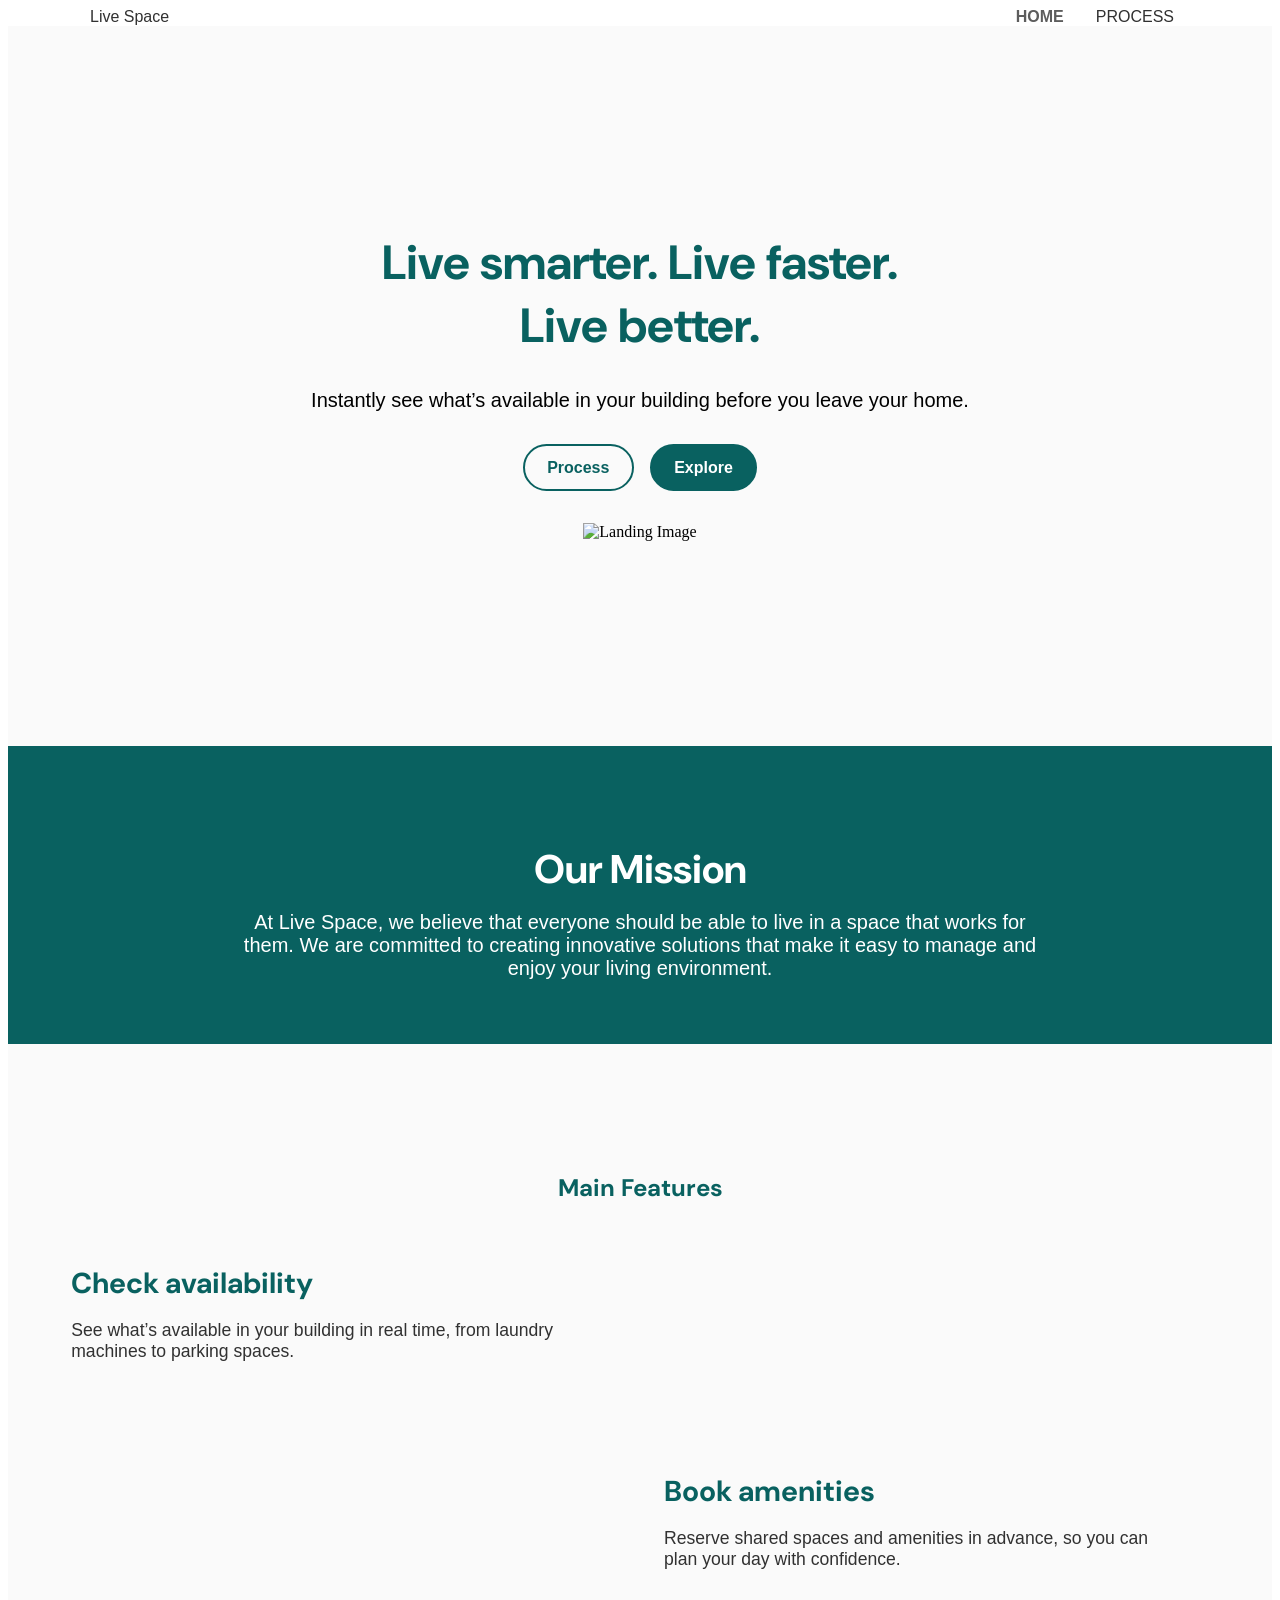
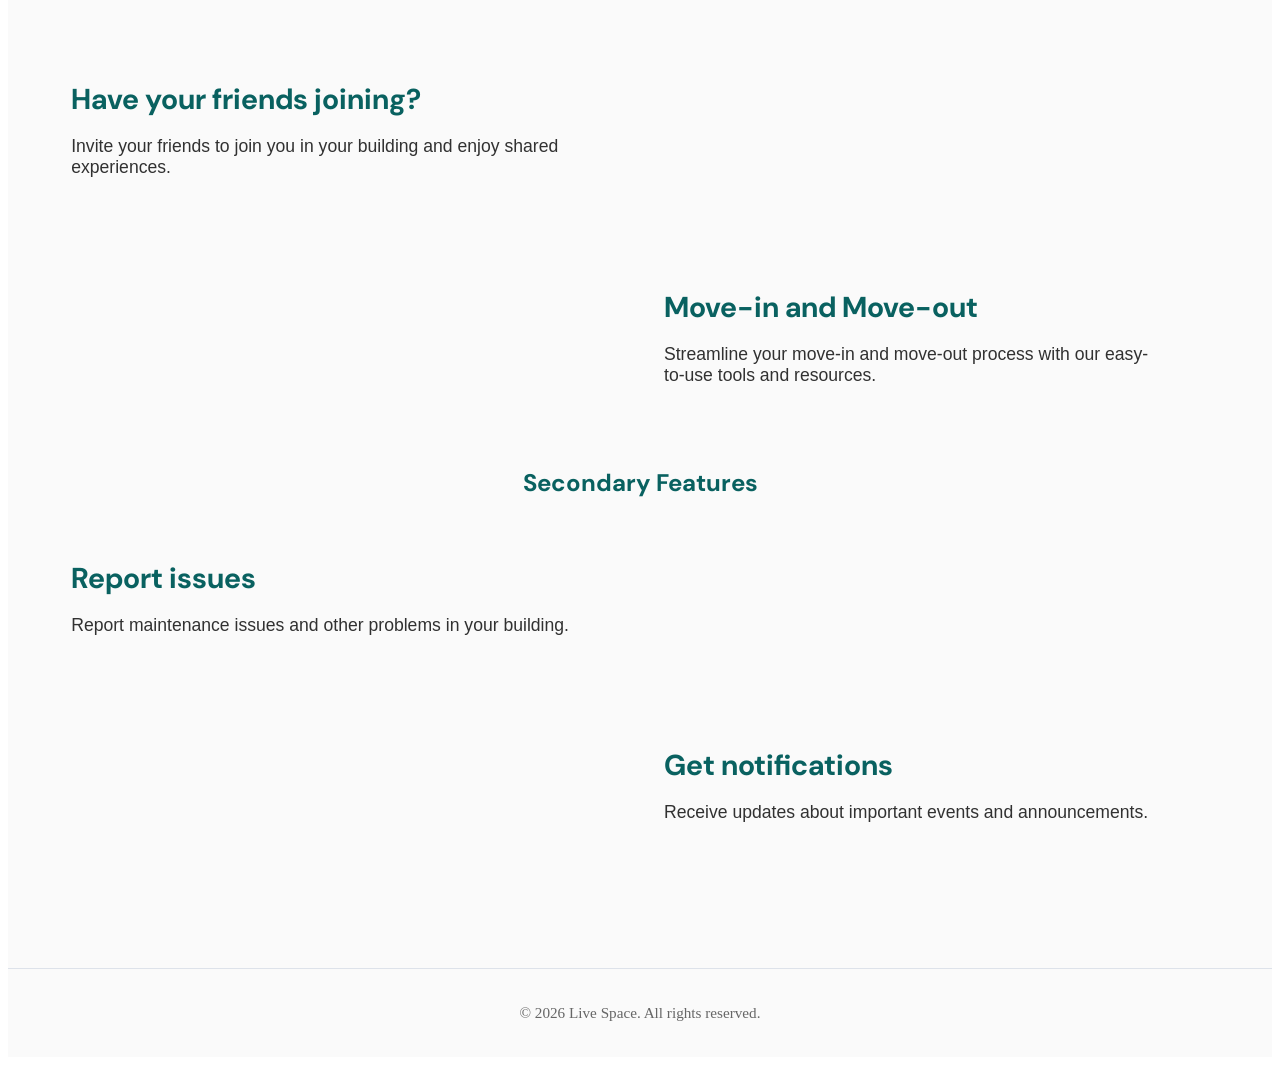
==== index.html @ cccefecb "Update landing paragraph text for clarity" ====
<!DOCTYPE html>
<html lang="en">
<!-- //*next time I should make the max width of the feature smaller*// -->
<head>
    <meta charset="UTF-8">
    <meta name="viewport" content="width=device-width, initial-scale=1.0">
    <title>Live Space</title>
    <link rel="stylesheet" href="index-home.css">
</head>

<body>
    <header class = "site-header">
        <div class = "containerHeader nav-wrap">
            <a class="brandName" href="index.html">Live Space</a>
            <nav aria-label="Main navigation">
                <ul class = "nav-list">
                    <li><a class= "active" href="index.html">HOME</a></li>
                    <li><a href ="process.html">PROCESS</a></li>
                </ul>
            </nav>
        </div>
    </header>

    <main>
        <section class = "landing">
            <div class = "textLanding">
                <h1>Live smarter. Live faster. Live better. </h1>
                <p>Instantly see what’s available in your building before you leave your home.</p>
                
                <div class="landingButtons">
                    <a href="process.html" class="btn btn-secondary">Process</a>
                    <a href="#features" class="btn">Explore</a>
                </div>  

                <img src="images/landing.png" alt="Landing Image">
            </div>
        </section>

        <section class = "missionStatement">
            <h2>Our Mission</h2>
            <p>At Live Space, we believe that everyone should be able to live in a space that works for them. We are committed to creating innovative solutions that make it easy to manage and enjoy your living environment.</p>
        </section>

        <section class="features" id="features">
            <h2>Main Features</h2>

            <div class="featureItem">
                <div class="text">
                    <h3>Check availability</h3>
                    <p>See what’s available in your building in real time, from laundry machines to parking spaces.</p>
                </div>
                <div class = "imageContainer">
                    <img src="images/checkAvailability.png" alt="">
                </div>
                
            </div>

            <div class="featureItem reverse">
                <div class="text">
                    <h3>Book amenities</h3>
                    <p>Reserve shared spaces and amenities in advance, so you can plan your day with confidence.</p>
                </div>
                <div class = "imageContainer">
                    <img src="images/checkAvailability.png" alt="">
                </div>
            </div>

            <div class="featureItem">
                <div class="text">
                    <h3>Have your friends joining?</h3>
                    <p>Invite your friends to join you in your building and enjoy shared experiences.</p>
                </div>
                <div class = "imageContainer">
                    <img src="images/checkAvailability.png" alt="">
                </div>
            </div>

            <div class="featureItem reverse">
                <div class="text">
                    <h3>Move-in and Move-out</h3>
                    <p>Streamline your move-in and move-out process with our easy-to-use tools and resources.</p>
                </div>
                <div class = "imageContainer">
                    <img src="images/checkAvailability.png" alt="">
                </div>
            </div>

            <h2>Secondary Features</h2>

            <div class="featureItem">
                <div class="text">
                    <h3>Report issues</h3>
                    <p>Report maintenance issues and other problems in your building.</p>
                </div>
                <div class = "imageContainer">
                    <img src="images/checkAvailability.png" alt="">
                </div>
            </div>

            <div class="featureItem reverse">
                <div class="text">
                    <h3>Get notifications</h3>
                    <p>Receive updates about important events and announcements.</p>
                </div>
                <div class = "imageContainer">
                    <img src="images/getNotifications.png" alt="">
                </div>
            </div>
        </section>
    </main>

    <footer class = "site-footer">
        <div class = "containerFooter">
            <p>&copy; 2026 Live Space. All rights reserved.</p>
        </div>
    </footer>

</body>

</html>
---- index-home.css ----
@import url('https://fonts.googleapis.com/css2?family=DM+Sans:wght@400;700&display=swap');

html {
    scroll-behavior: smooth;
}

:root {
    --line: #dde2ea;
    --textHightLight: #5d5d5d;
    --muted: #666;
    --text: #313131;
    --fontBig: 'DM Sans', sans-serif;
    --fontNormalText: 'Helvetica', sans-serif;
    --textColorGreen: #096160;
    --backgroundColor: #FAFAFA;
}

/********************Header Section*****************/

.site-header {
    backdrop-filter: blur(6px);
    position:sticky;
    top:8px;
    z-index: 1000;
}

.containerHeader {
    max-width: 1100px;   
    margin: 0 auto;     
    width: 100%;
}

.nav-wrap {
    display: flex;
    padding: 0 2rem;
    gap: 1rem;
    justify-content: space-between;
    align-items: center;
}

.brandName {
    color: var(--text);
    text-decoration:none;
    font-family: var(--fontNormalText);
}

.nav-list {
    margin: 0;
    padding:0;
    list-style: none;
    display: flex;
    gap: 1 rem;
}

.nav-list li a {
    color: var(--text);
    text-decoration: none;
    padding: 0.5rem 1rem;
    font-family: var(--fontNormalText);
}

.nav-list a.active {
    color: var(--textHightLight);
    font-weight: 700;
}

.nav-list a:hover {
    color: var(--textHightLight);
}

/********************Main Section*****************/
main {
    background-color: var(--backgroundColor);
}

.landing {
    display: flex;
    justify-content: center;
    align-items: center;
    height: 80vh;
}

.textLanding {
    text-align: center;
    align-items: center;
}

.textLanding h1 {
    font-size: 3rem;
    font-family: var(--fontBig);
    margin-bottom: 1rem;
    max-width: 600px;
    color: var(--textColorGreen);
    margin: 0 auto;
    margin-bottom: 2rem;
}

.textLanding p {
    font-family: var(--fontNormalText);
    font-size: 1.25rem;
    margin-bottom: 2rem;
    max-width: 800px;
    margin: 0 auto;
}

.textLanding img {
    max-width: 100%;
    height: auto;
    margin-top: 2rem;
}

.landingButtons {
    display: flex;
    justify-content: center;
    gap: 1rem;
    margin-top: 2rem;
    flex-wrap: wrap;
}

.btn {
    display: inline-block;
    padding: 0.8rem 1.4rem;
    border-radius: 999px;
    text-decoration: none;
    font-family: var(--fontNormalText);
    font-weight: 700;
    border: 2px solid var(--textColorGreen);
    background-color: var(--textColorGreen);
    color: #ffffff;
    transition: background-color 0.2s ease, color 0.2s ease, transform 0.2s ease;
}

.btn:hover {
    transform: translateY(-2px);
}

.btn-secondary {
    background-color: transparent;
    color: var(--textColorGreen);
}

.btn-secondary:hover {
    background-color: var(--textColorGreen);
    color: #ffffff;
}

.btn:focus-visible {
    outline: 3px solid var(--textHightLight);
    outline-offset: 2px;
}

/* ******************************** */

.missionStatement {
    padding: 4rem 5%;
    text-align: center;
    background-color: #096160;
}
.missionStatement h2 {
    text-align: center;
    font-size: 2.5rem;
    font-family: var(--fontBig);
    color: white;
    margin-bottom: 1rem;
}
.missionStatement p {
    font-size: 1.25rem;
    max-width: 800px;
    margin: 0 auto;
    font-family: var(--fontNormalText);
    color: white;
}

/********************Features Section*****************/

.features {
    padding: 4rem 5%;
}

.features h2 {
    text-align: center;
    margin: 4rem 0 2rem;
    font-family: var(--fontBig);
    color: var(--textColorGreen);
}

.featureItem {
    display: flex;
    align-items: center;
    justify-content: space-between;
    gap: 3rem;
    margin-bottom: 4rem;
}

.featureItem.reverse {
    flex-direction: row-reverse;
}

.featureItem .text {
    flex: 1;
}

.featureItem h3 {
    font-size: 1.8rem;
    margin-bottom: 1rem;
    font-family: var(--fontBig);
    color: var(--textColorGreen);
}

.featureItem p {
    font-size: 1.1rem;
    max-width: 500px;
    font-family: var(--fontNormalText);
    color: var(--text);
}

.imageContainer {
    flex: 1;
    display: flex;
    gap: 1rem;
    align-items: center;
    justify-content: center;
}

.imageContainer img {
    width: 100%;
    max-width: 100%;
    height: auto;
    object-fit: cover;
}

/* If there are 2 images → split nicely */
.imageContainer img {
    flex: 1;
}

/********************Footer Section*****************/

footer {
    background-color: var(--backgroundColor);
}

.containerFooter {
    display: flex;
    justify-content: center;
}

.containerFooter p {
    color: var(--muted);
    font-size: 0.95rem;
}

.site-footer {
    border-top: 1px solid var(--line);
    padding: 1.25rem 0;
    color: var(--muted);
    font-size: 0.95rem;
}

@media (max-width: 760px) {
    .nav-wrap {
        flex-direction: column;
        align-items: flex-start;
    }

    .grid-3 {
        grid-template-columns: 1fr;
    }
}
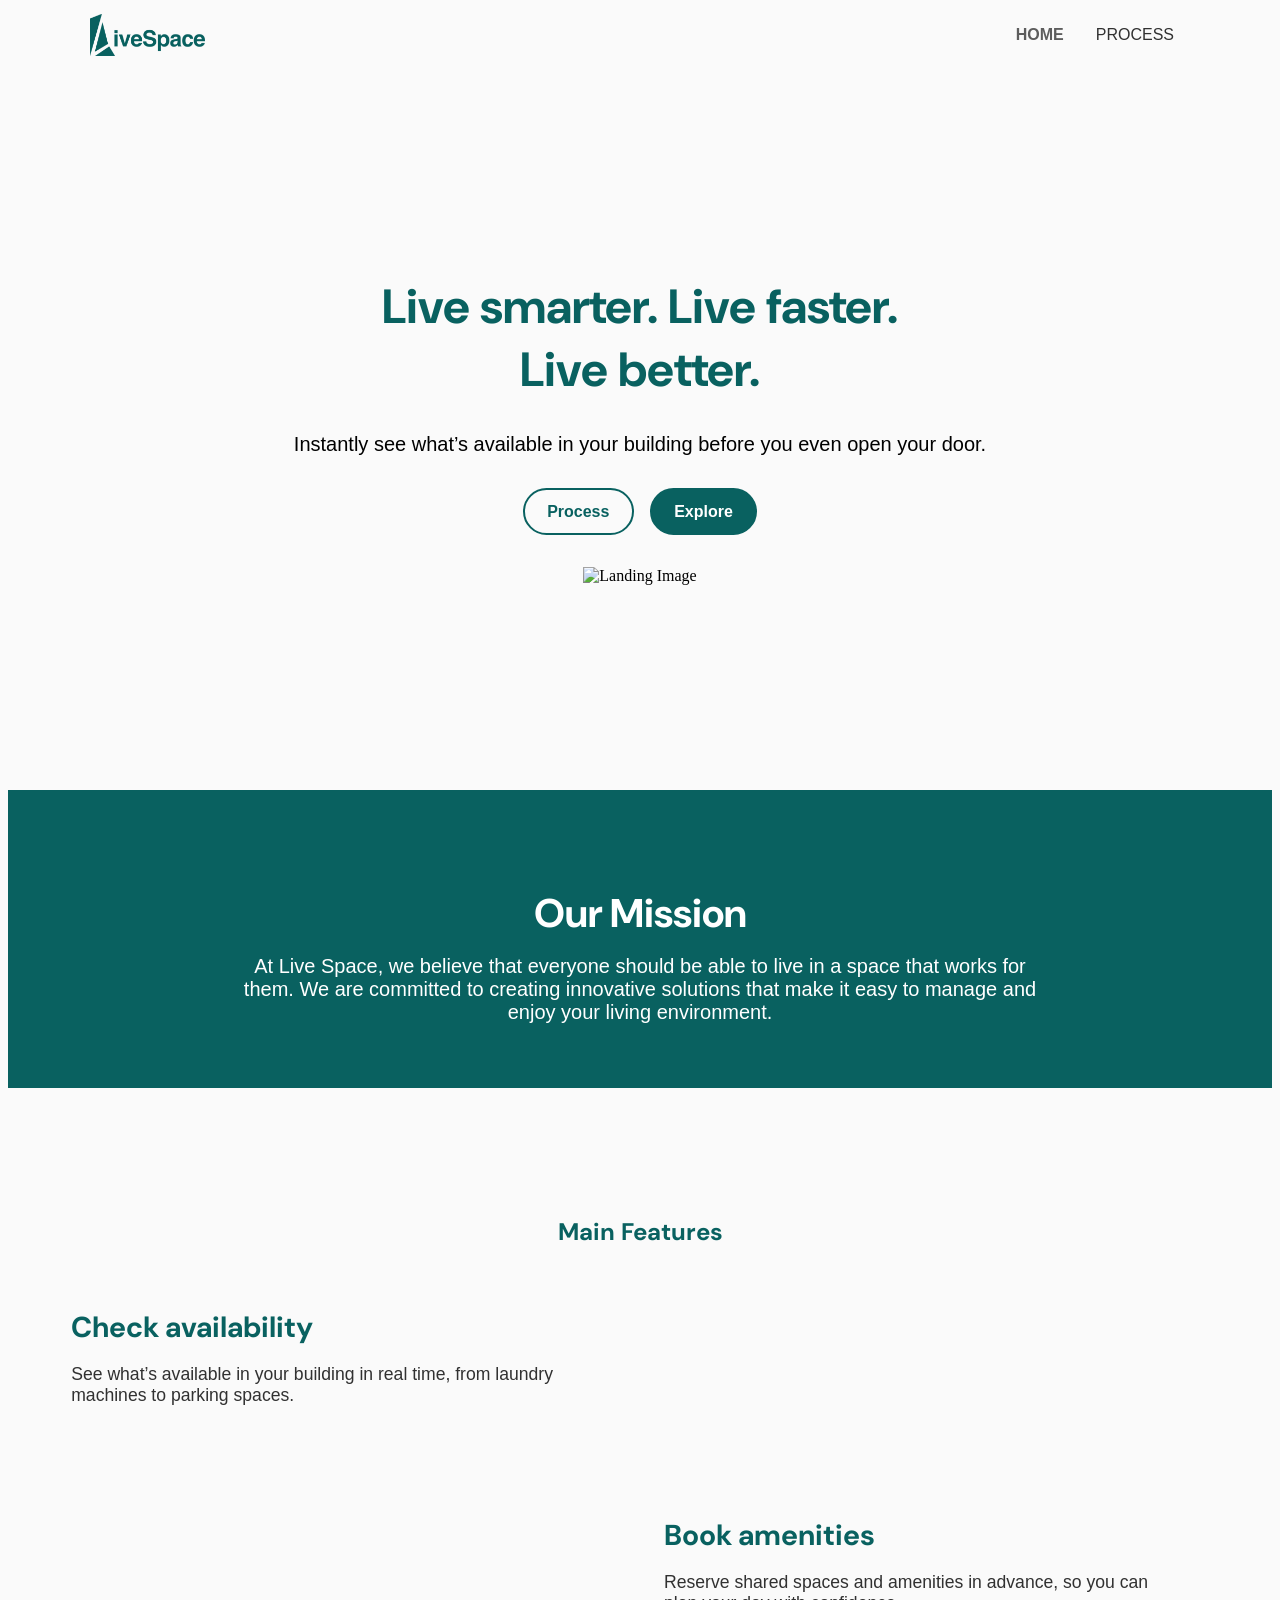
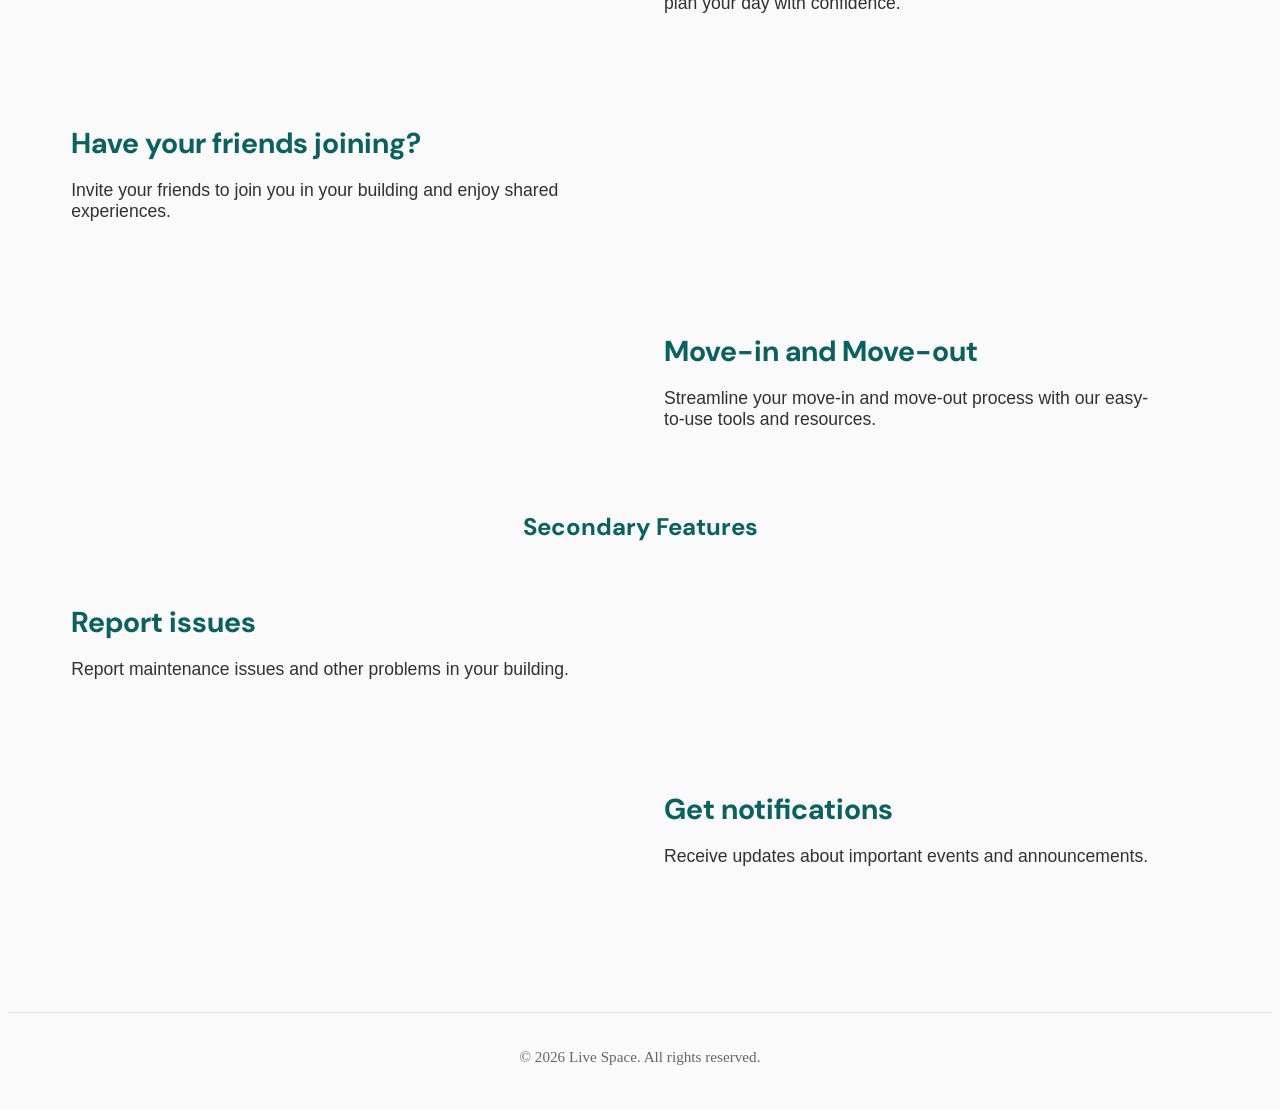
==== commit 78e13005: "Initial commit" ====
--- a/index.html
+++ b/index.html
@@ -11,7 +11,7 @@
 <body>
     <header class = "site-header">
         <div class = "containerHeader nav-wrap">
-            <a class="brandName" href="index.html">Live Space</a>
+            <a class="brandName" href="index.html"><img src="assets/Logo.svg" alt="Live Space Logo"></a>
             <nav aria-label="Main navigation">
                 <ul class = "nav-list">
                     <li><a class= "active" href="index.html">HOME</a></li>
@@ -25,7 +25,7 @@
         <section class = "landing">
             <div class = "textLanding">
                 <h1>Live smarter. Live faster. Live better. </h1>
-                <p>Instantly see what’s available in your building before you leave your home.</p>
+                <p>Instantly see what’s available in your building before you even open your door.</p>
                 
                 <div class="landingButtons">
                     <a href="process.html" class="btn btn-secondary">Process</a>
@@ -117,4 +117,4 @@
 
 </body>
 
-</html>
+</html>
--- a/index-home.css
+++ b/index-home.css
@@ -17,11 +17,17 @@
 
 /********************Header Section*****************/
 
+body {
+    margin-top: 0;
+    padding-top: 0;
+    background-color: var(--backgroundColor);
+}
+
 .site-header {
-    backdrop-filter: blur(6px);
     position:sticky;
-    top:8px;
+    top:0px;
     z-index: 1000;
+    background-color: var(--backgroundColor);
 }
 
 .containerHeader {
@@ -32,16 +38,17 @@
 
 .nav-wrap {
     display: flex;
-    padding: 0 2rem;
+    padding: 0 4rem;
+    height: 70px;
     gap: 1rem;
     justify-content: space-between;
     align-items: center;
 }
 
-.brandName {
-    color: var(--text);
-    text-decoration:none;
-    font-family: var(--fontNormalText);
+.brandName img {
+    height: 42px;
+    width: auto;
+    display: block;
 }
 
 .nav-list {
@@ -69,9 +76,6 @@
 }
 
 /********************Main Section*****************/
-main {
-    background-color: var(--backgroundColor);
-}
 
 .landing {
     display: flex;
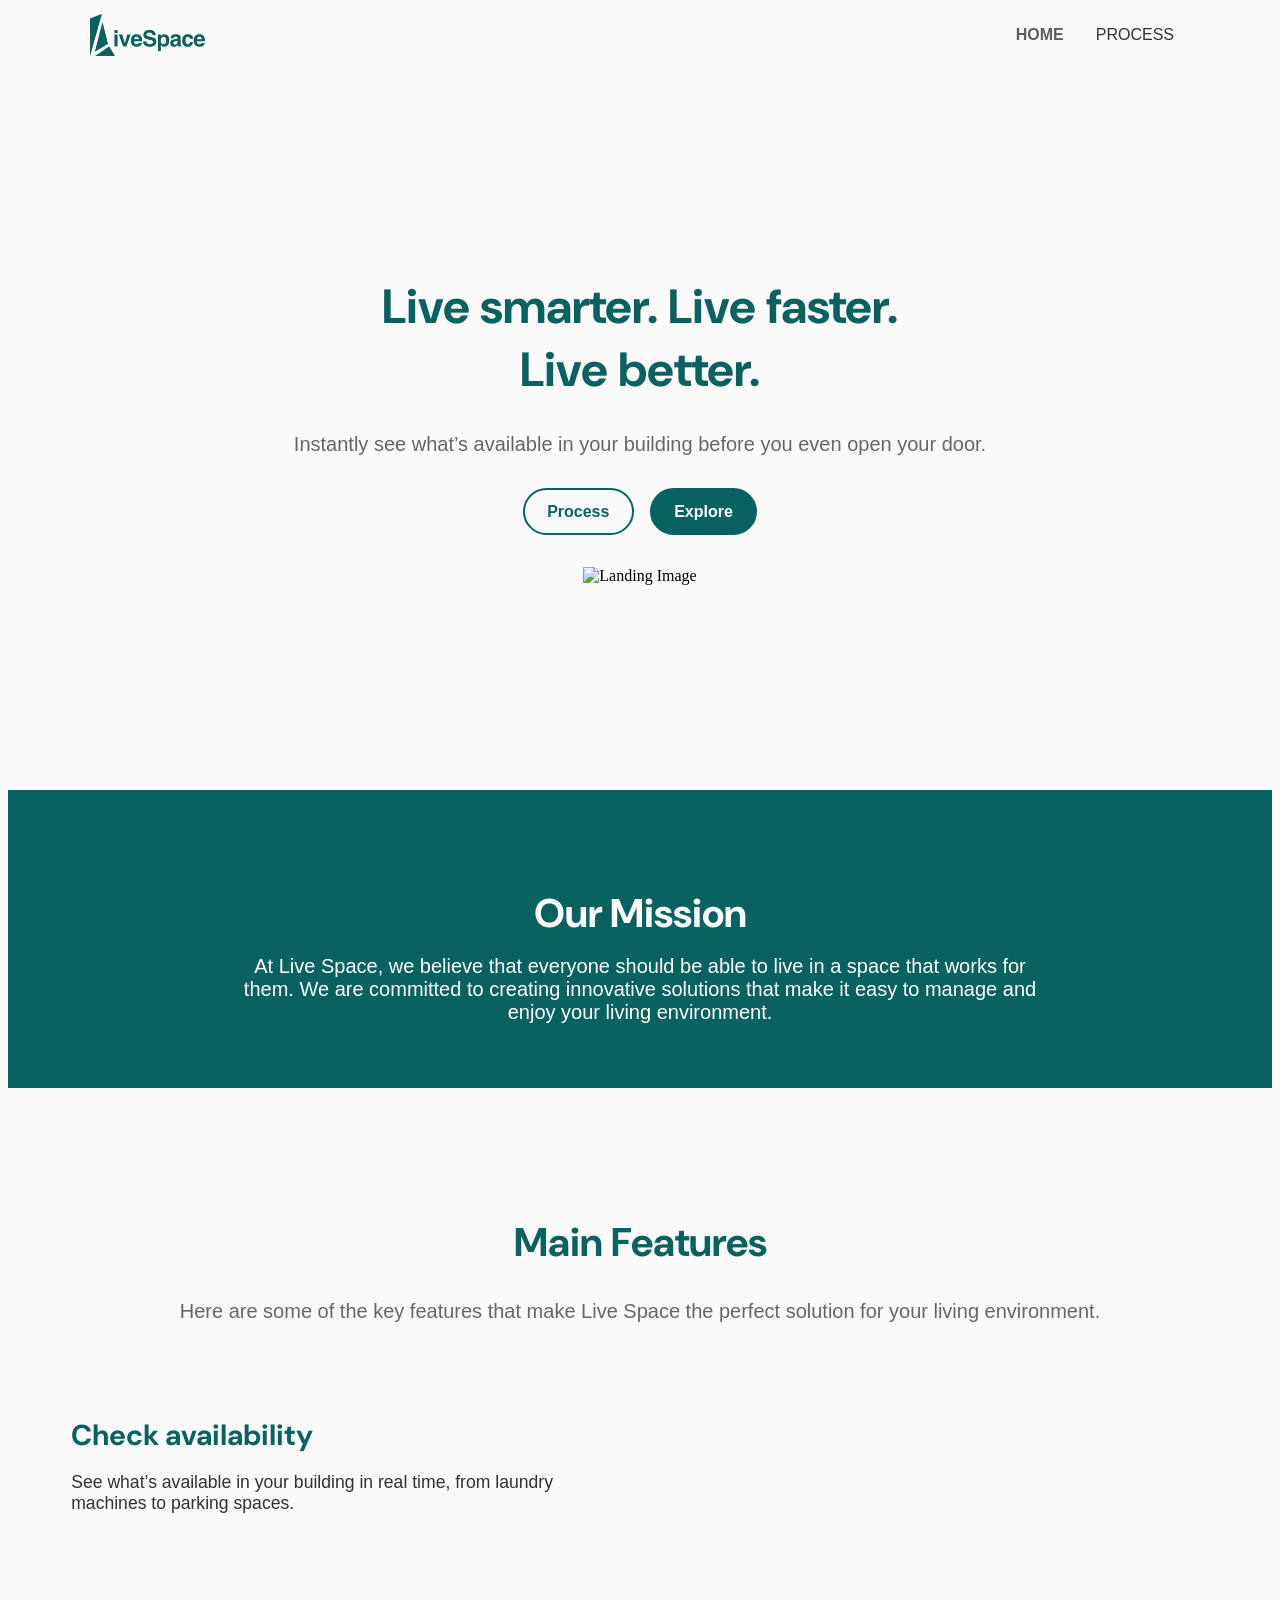
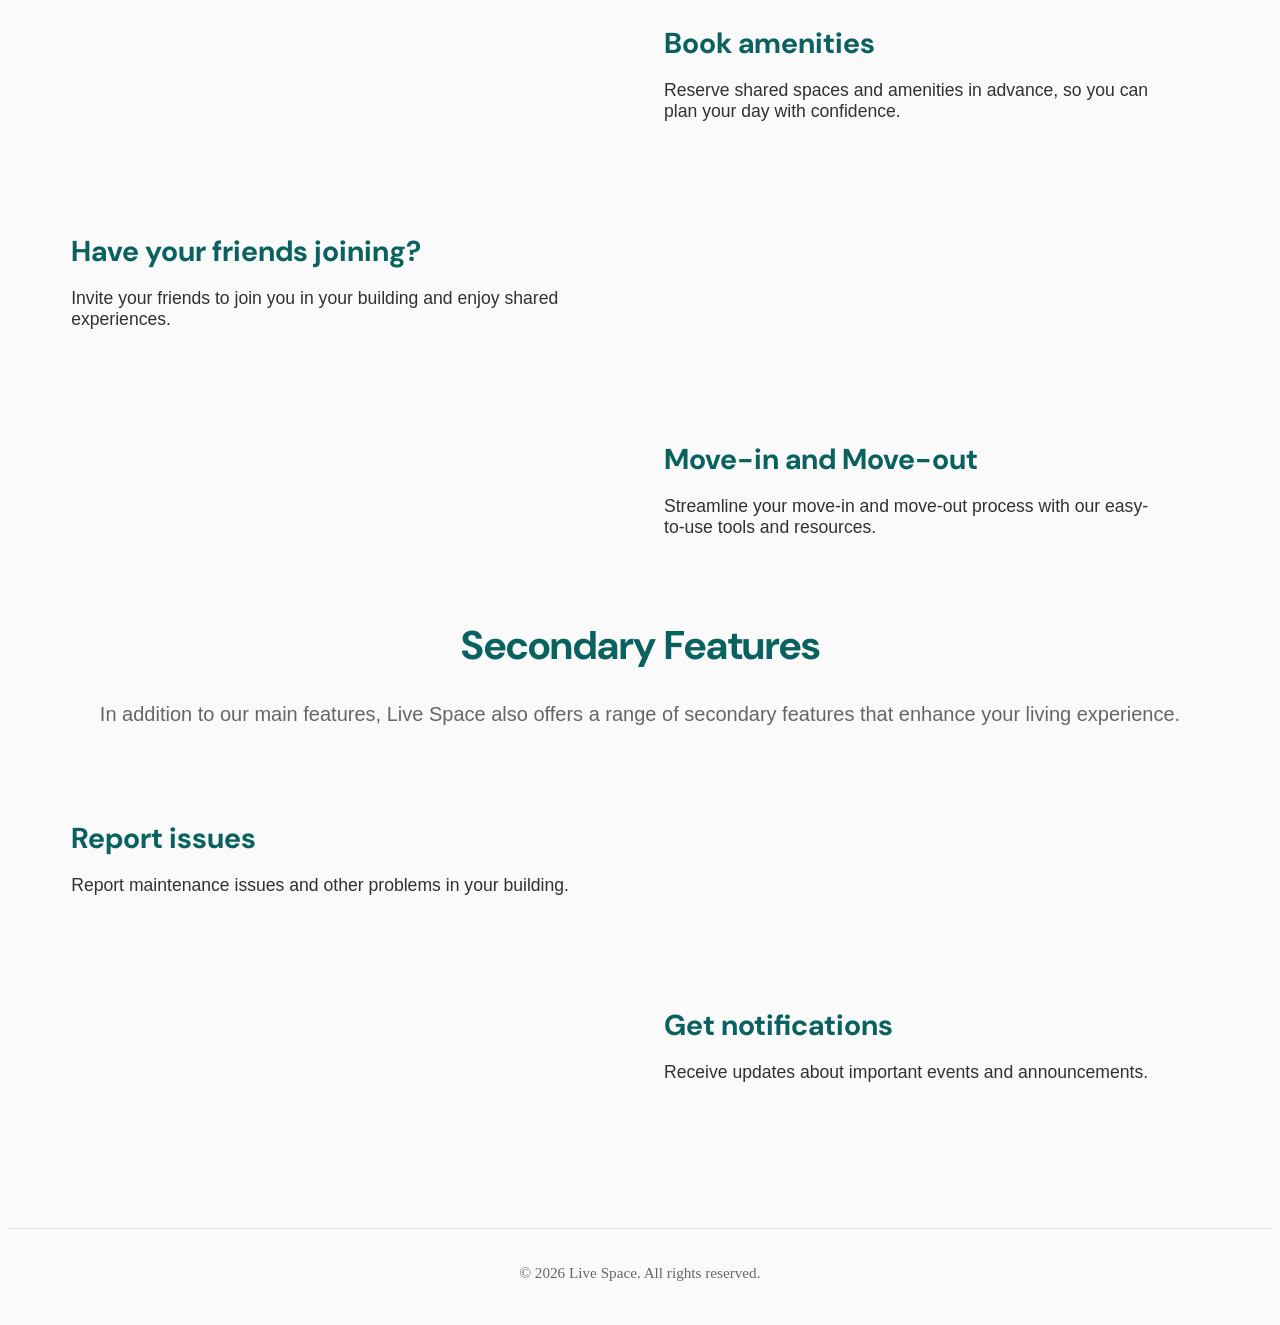
==== commit 02a46c8f: "added imaged for process" ====
--- a/index.html
+++ b/index.html
@@ -42,7 +42,11 @@
         </section>
 
         <section class="features" id="features">
-            <h2>Main Features</h2>
+            <div class = "featuresHeader">
+                <h2>Main Features</h2>
+                <p>Here are some of the key features that make Live Space the perfect solution for your living environment.</p>
+            </div>
+            
 
             <div class="featureItem">
                 <div class="text">
@@ -85,8 +89,12 @@
                 </div>
             </div>
 
-            <h2>Secondary Features</h2>
-
+            
+            <div class = "featuresHeader">
+                <h2>Secondary Features</h2>
+                <p>In addition to our main features, Live Space also offers a range of secondary features that enhance your living experience.</p>
+            </div>
+            
             <div class="featureItem">
                 <div class="text">
                     <h3>Report issues</h3>
--- a/index-home.css
+++ b/index-home.css
@@ -105,6 +105,7 @@
     margin-bottom: 2rem;
     max-width: 800px;
     margin: 0 auto;
+    color: var(--muted);
 }
 
 .textLanding img {
@@ -156,12 +157,12 @@
 /* ******************************** */
 
 .missionStatement {
-    padding: 4rem 5%;
-    text-align: center;
+    padding: 4rem;;
+    text-align: center;
+    justify-content: center;
     background-color: #096160;
 }
 .missionStatement h2 {
-    text-align: center;
     font-size: 2.5rem;
     font-family: var(--fontBig);
     color: white;
@@ -181,11 +182,19 @@
     padding: 4rem 5%;
 }
 
-.features h2 {
+.featuresHeader h2 {
     text-align: center;
     margin: 4rem 0 2rem;
     font-family: var(--fontBig);
     color: var(--textColorGreen);
+    font-size: 2.5rem;
+}
+.featuresHeader p {
+    text-align: center;
+    margin-bottom: 4rem;
+    font-family: var(--fontNormalText);
+    color: var(--muted);
+    font-size: 1.25rem;
 }
 
 .featureItem {
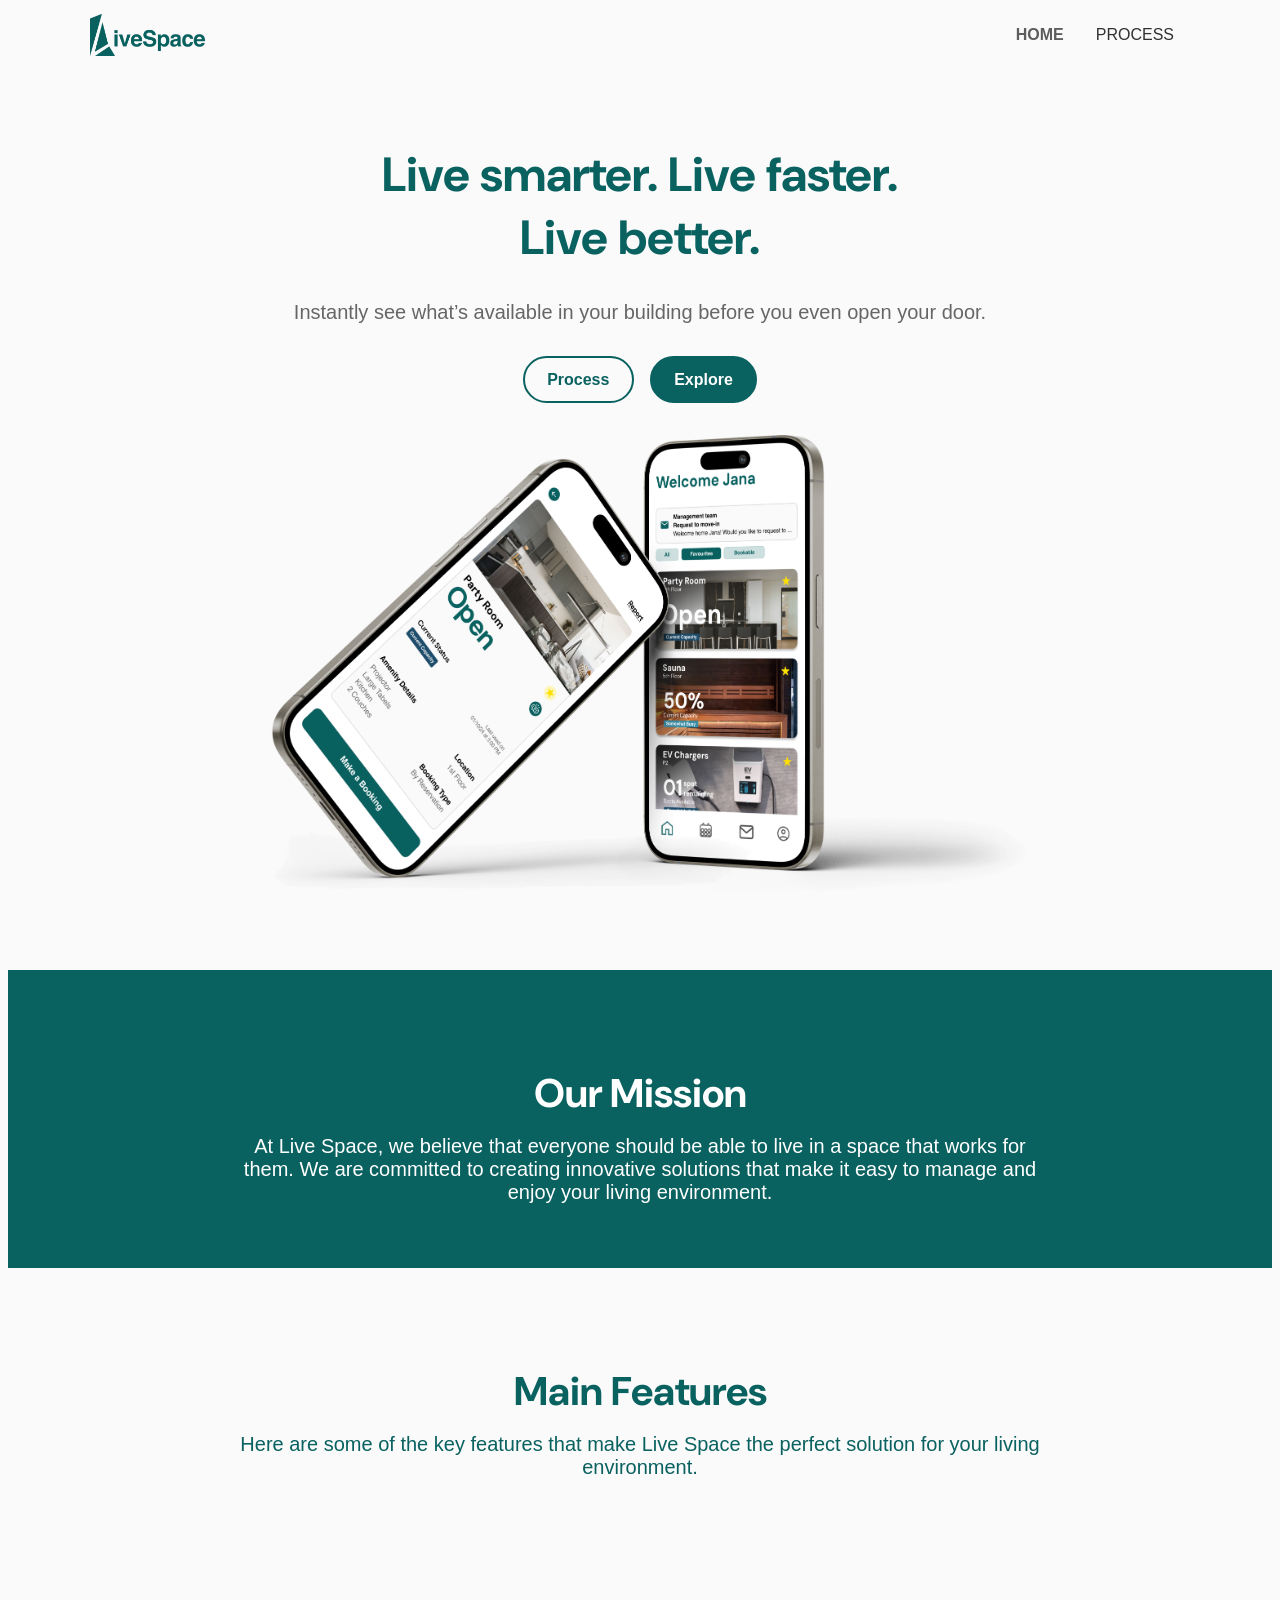
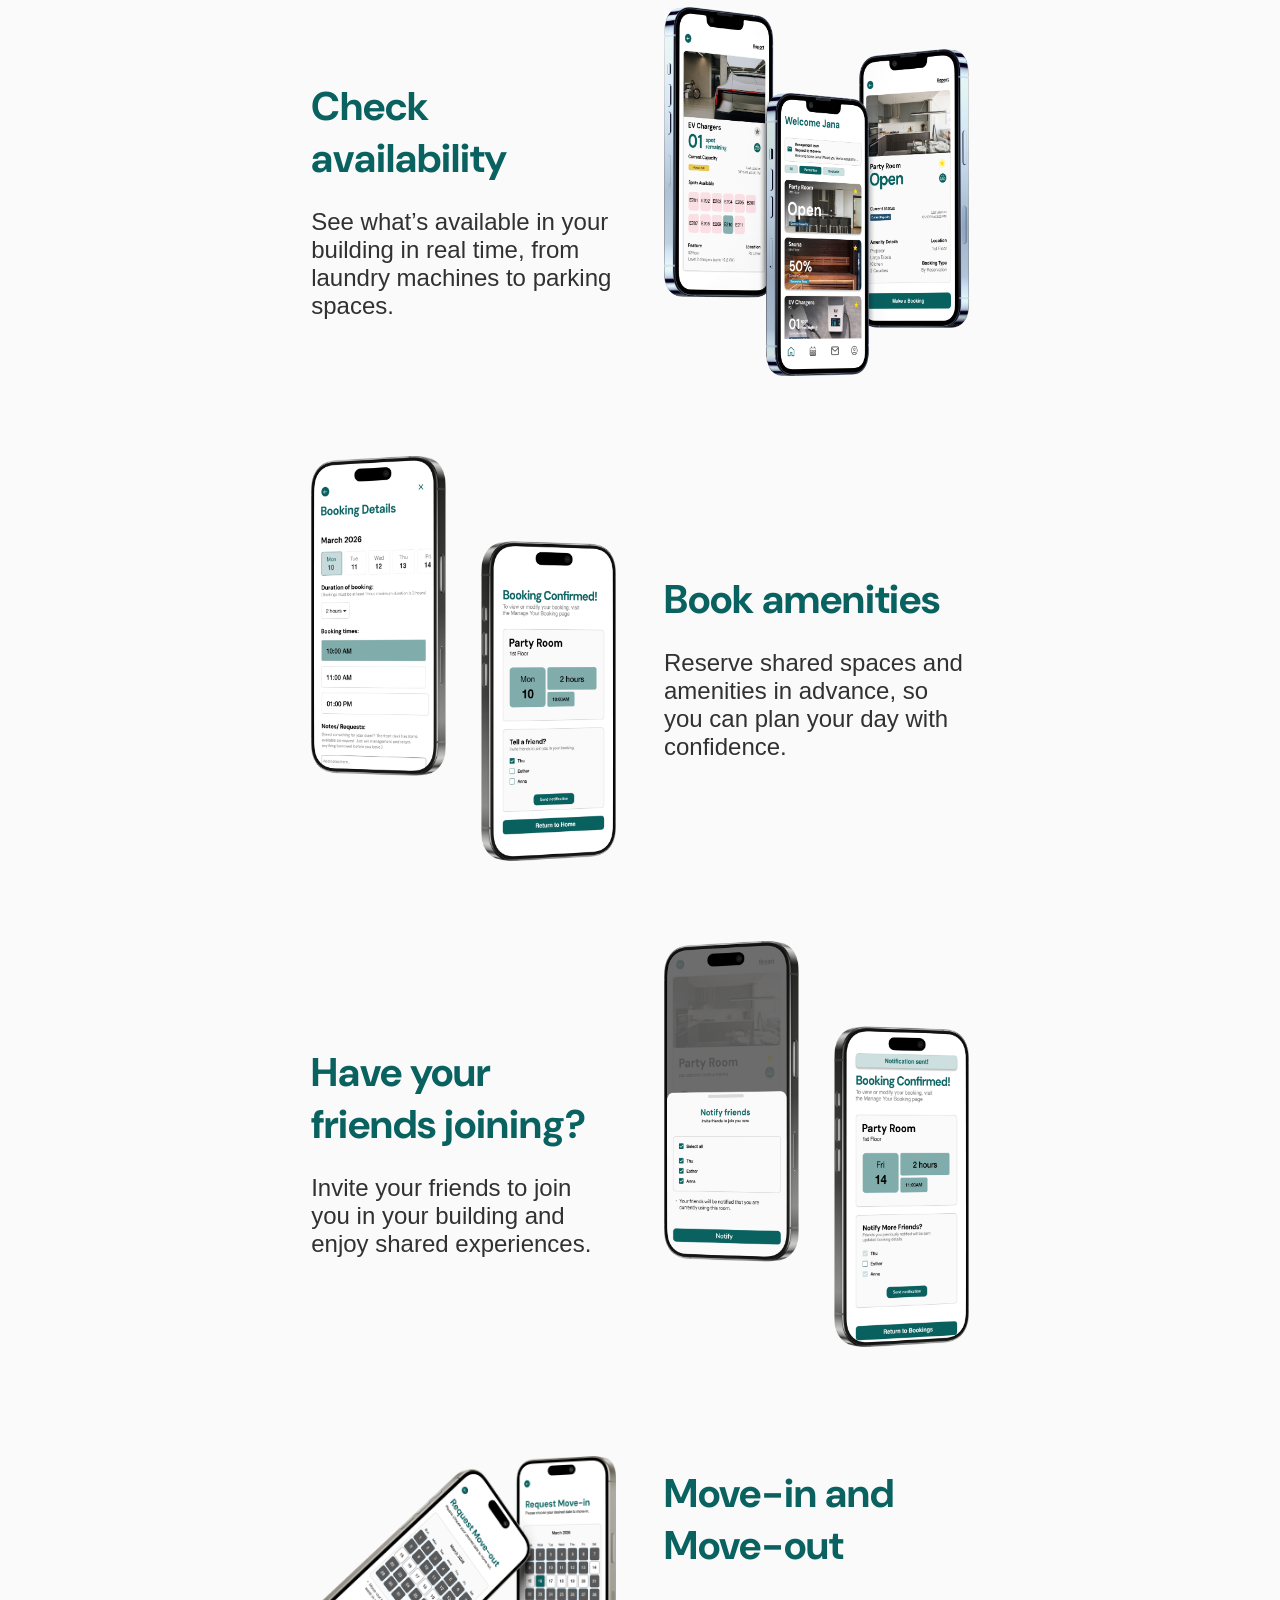
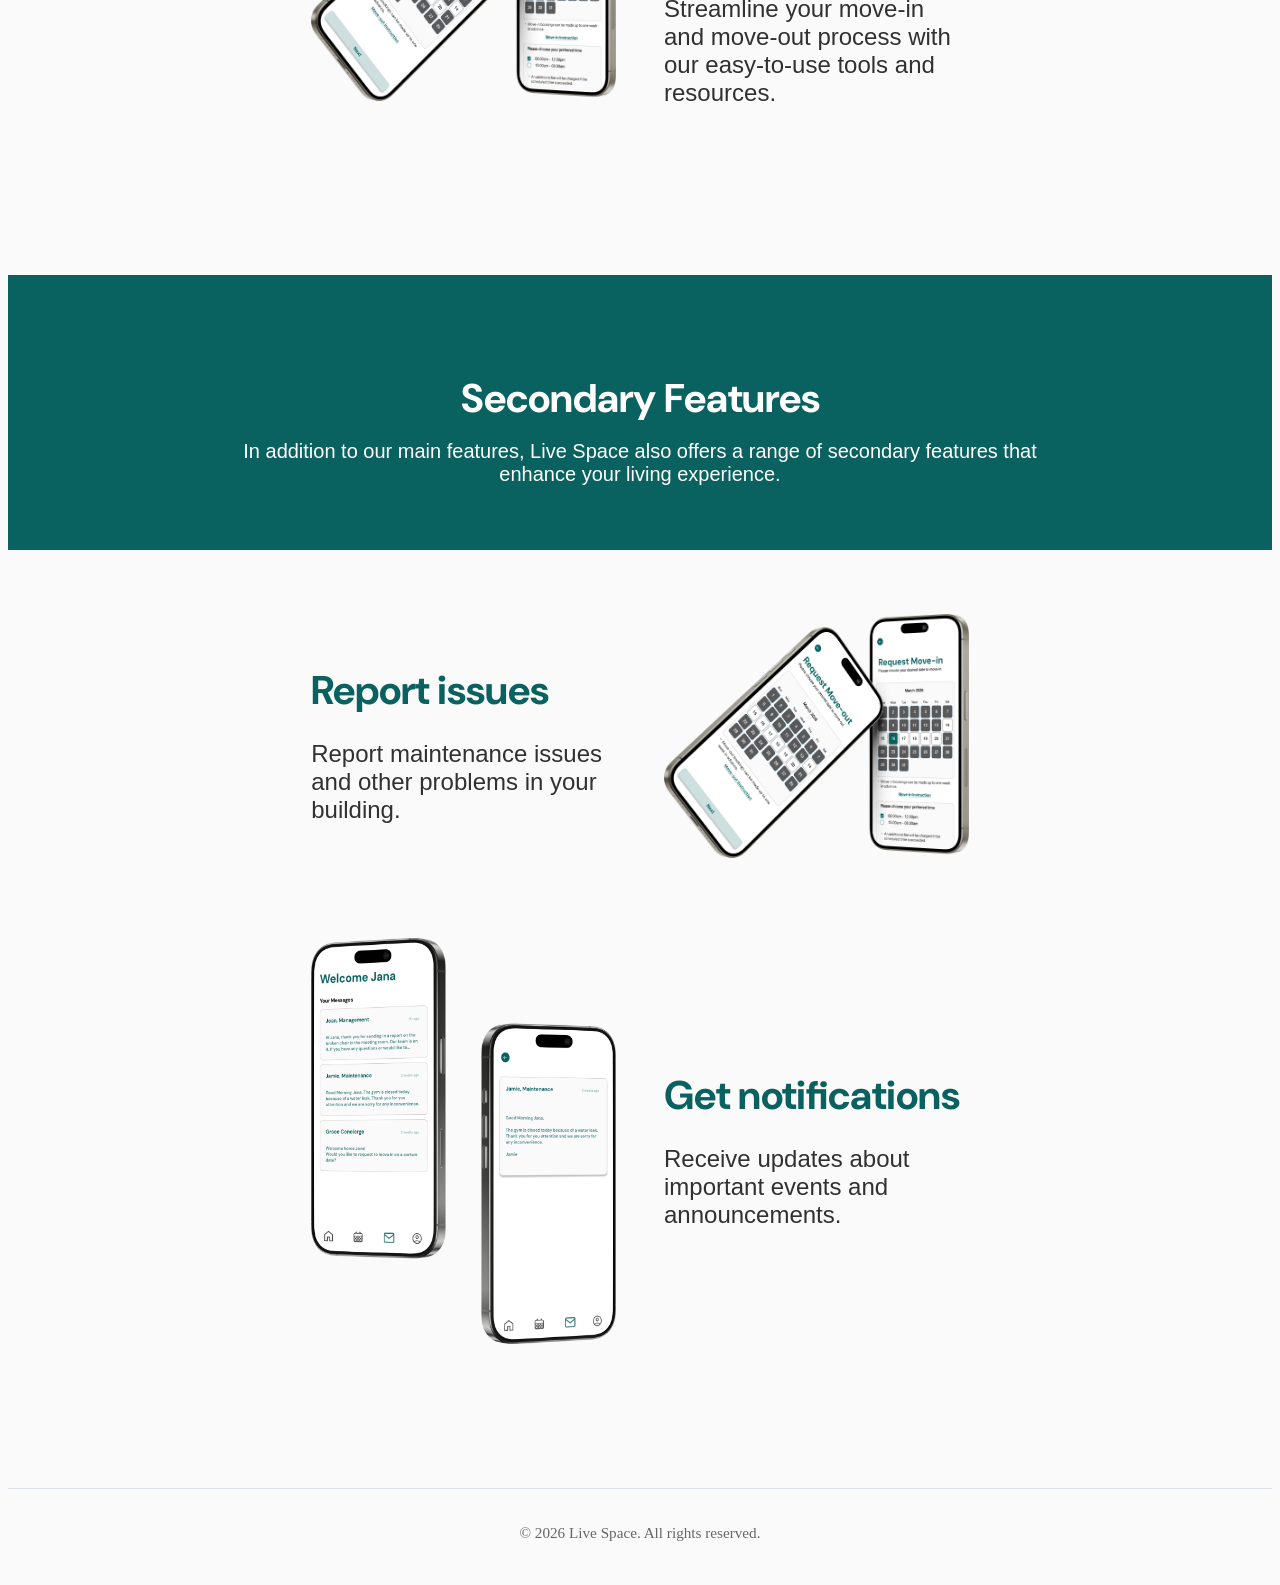
==== commit 2ee26b78: "helloo" ====
--- a/index.html
+++ b/index.html
@@ -32,7 +32,7 @@
                     <a href="#features" class="btn">Explore</a>
                 </div>  
 
-                <img src="images/landing.png" alt="Landing Image">
+                <img src="assets/Landing.png" alt="Landing Image">
             </div>
         </section>
 
@@ -41,20 +41,19 @@
             <p>At Live Space, we believe that everyone should be able to live in a space that works for them. We are committed to creating innovative solutions that make it easy to manage and enjoy your living environment.</p>
         </section>
 
+        <section class = "MainFeatures">
+            <h2>Main Features</h2>
+            <p>Here are some of the key features that make Live Space the perfect solution for your living environment.</p>
+        </section>
+
         <section class="features" id="features">
-            <div class = "featuresHeader">
-                <h2>Main Features</h2>
-                <p>Here are some of the key features that make Live Space the perfect solution for your living environment.</p>
-            </div>
-            
-
             <div class="featureItem">
                 <div class="text">
                     <h3>Check availability</h3>
                     <p>See what’s available in your building in real time, from laundry machines to parking spaces.</p>
                 </div>
                 <div class = "imageContainer">
-                    <img src="images/checkAvailability.png" alt="">
+                    <img src="assets/CheckAmenity-MainFeatures.png" alt="Check Availability Image">
                 </div>
                 
             </div>
@@ -65,7 +64,7 @@
                     <p>Reserve shared spaces and amenities in advance, so you can plan your day with confidence.</p>
                 </div>
                 <div class = "imageContainer">
-                    <img src="images/checkAvailability.png" alt="">
+                    <img src="assets/BookAmenities-MainFeatures.png" alt="">
                 </div>
             </div>
 
@@ -75,7 +74,7 @@
                     <p>Invite your friends to join you in your building and enjoy shared experiences.</p>
                 </div>
                 <div class = "imageContainer">
-                    <img src="images/checkAvailability.png" alt="">
+                    <img src="assets/Friends.png" alt="Have your friends joining Image">
                 </div>
             </div>
 
@@ -85,23 +84,26 @@
                     <p>Streamline your move-in and move-out process with our easy-to-use tools and resources.</p>
                 </div>
                 <div class = "imageContainer">
-                    <img src="images/checkAvailability.png" alt="">
+                    <img src="assets/MoveRequest.png" alt="">
                 </div>
             </div>
 
-            
-            <div class = "featuresHeader">
-                <h2>Secondary Features</h2>
-                <p>In addition to our main features, Live Space also offers a range of secondary features that enhance your living experience.</p>
-            </div>
-            
+        </section>
+
+        <section class = "SecondaryFeatures">
+            <h2>Secondary Features</h2>
+            <p>In addition to our main features, Live Space also offers a range of secondary features that enhance your living experience.</p>
+        </section>
+
+        <section class = "features">
+
             <div class="featureItem">
                 <div class="text">
                     <h3>Report issues</h3>
                     <p>Report maintenance issues and other problems in your building.</p>
                 </div>
                 <div class = "imageContainer">
-                    <img src="images/checkAvailability.png" alt="">
+                    <img src="assets/MoveRequest.png" alt="Report Issues Image">
                 </div>
             </div>
 
@@ -111,7 +113,7 @@
                     <p>Receive updates about important events and announcements.</p>
                 </div>
                 <div class = "imageContainer">
-                    <img src="images/getNotifications.png" alt="">
+                    <img src="assets/GetNotification-Features.png" alt="">
                 </div>
             </div>
         </section>
--- a/index-home.css
+++ b/index-home.css
@@ -81,7 +81,7 @@
     display: flex;
     justify-content: center;
     align-items: center;
-    height: 80vh;
+    height: 100vh;
 }
 
 .textLanding {
@@ -109,9 +109,11 @@
 }
 
 .textLanding img {
-    max-width: 100%;
+    display: block;
+    width: min(80%, 800px);
     height: auto;
-    margin-top: 2rem;
+    margin: 2rem auto 0;
+    object-fit: contain;
 }
 
 .landingButtons {
@@ -157,10 +159,10 @@
 /* ******************************** */
 
 .missionStatement {
-    padding: 4rem;;
-    text-align: center;
-    justify-content: center;
-    background-color: #096160;
+    padding: 4rem;
+    text-align: center;
+    justify-content: center;
+    background-color: var(--textColorGreen);
 }
 .missionStatement h2 {
     font-size: 2.5rem;
@@ -178,23 +180,67 @@
 
 /********************Features Section*****************/
 
+.MainFeatures {
+    padding: 4rem;
+    text-align: center;
+    justify-content: center;
+}
+
+.MainFeatures h2 {
+    font-size: 2.5rem;
+    font-family: var(--fontBig);
+    color: var(--textColorGreen);
+    margin-bottom: 1rem;
+}
+
+.MainFeatures p {
+    font-size: 1.25rem;
+    max-width: 800px;
+    margin: 0 auto;
+    font-family: var(--fontNormalText);
+    color: var(--textColorGreen);
+}
+
+.SecondaryFeatures {
+    padding: 4rem;
+    text-align: center;
+    justify-content: center;
+    background-color: var(--textColorGreen);
+}
+
+.SecondaryFeatures h2 {
+    font-size: 2.5rem;
+    font-family: var(--fontBig);
+    color: white;
+    margin-bottom: 1rem;
+}
+
+.SecondaryFeatures p {
+    font-size: 1.25rem;
+    max-width: 800px;
+    margin: 0 auto;
+    font-family: var(--fontNormalText);
+    color: white;
+}
+
 .features {
     padding: 4rem 5%;
+    margin: 0 15rem;
 }
 
 .featuresHeader h2 {
     text-align: center;
     margin: 4rem 0 2rem;
     font-family: var(--fontBig);
-    color: var(--textColorGreen);
+    color: white;
     font-size: 2.5rem;
 }
 .featuresHeader p {
     text-align: center;
-    margin-bottom: 4rem;
-    font-family: var(--fontNormalText);
-    color: var(--muted);
-    font-size: 1.25rem;
+    margin-bottom: 5rem;
+    font-family: var(--fontNormalText);
+    color: white;
+    font-size: 1.5rem;
 }
 
 .featureItem {
@@ -202,7 +248,7 @@
     align-items: center;
     justify-content: space-between;
     gap: 3rem;
-    margin-bottom: 4rem;
+    margin-bottom: 5rem;
 }
 
 .featureItem.reverse {
@@ -214,15 +260,15 @@
 }
 
 .featureItem h3 {
-    font-size: 1.8rem;
+    font-size: 2.5rem;
     margin-bottom: 1rem;
     font-family: var(--fontBig);
     color: var(--textColorGreen);
 }
 
 .featureItem p {
-    font-size: 1.1rem;
-    max-width: 500px;
+    font-size: 1.5rem;
+    max-width: 550px;
     font-family: var(--fontNormalText);
     color: var(--text);
 }
@@ -279,4 +325,9 @@
     .grid-3 {
         grid-template-columns: 1fr;
     }
+
+    .textLanding img {
+        width: min(88%, 420px);
+        margin-top: 1.5rem;
+    }
 }
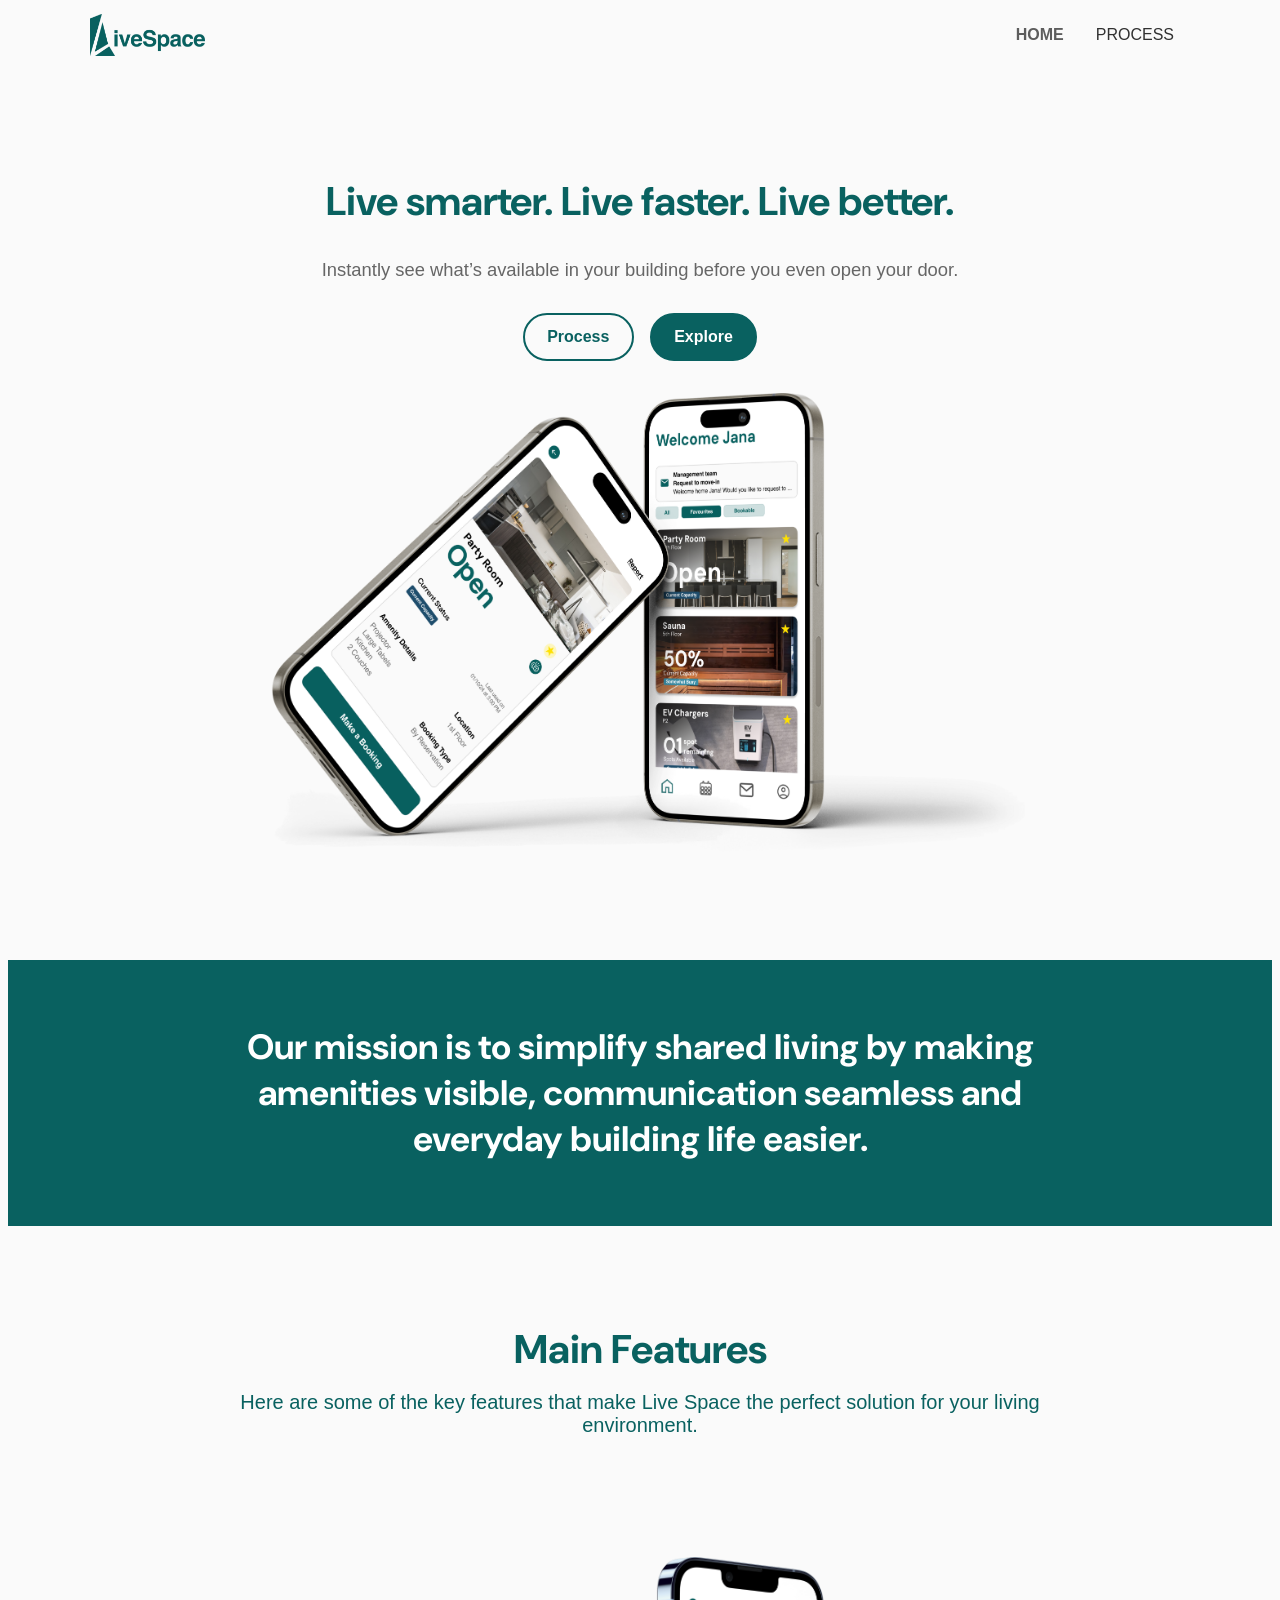
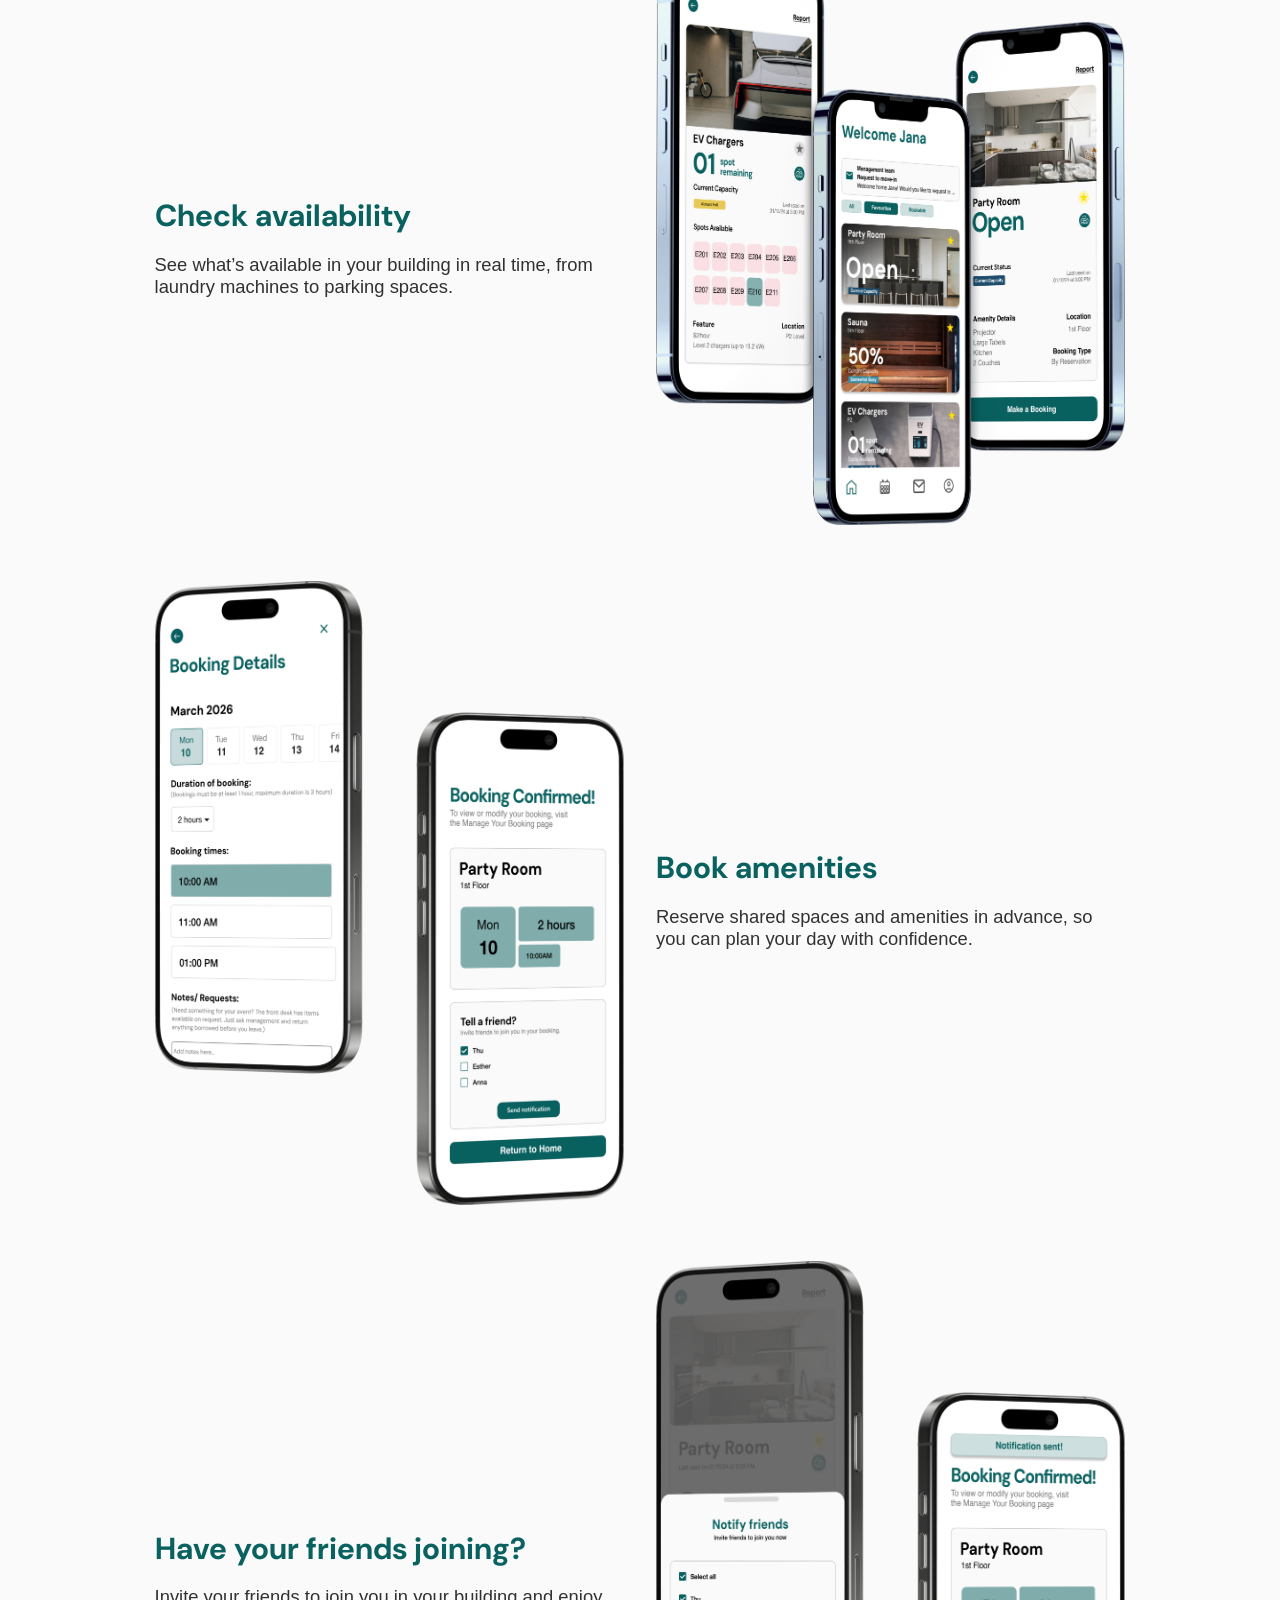
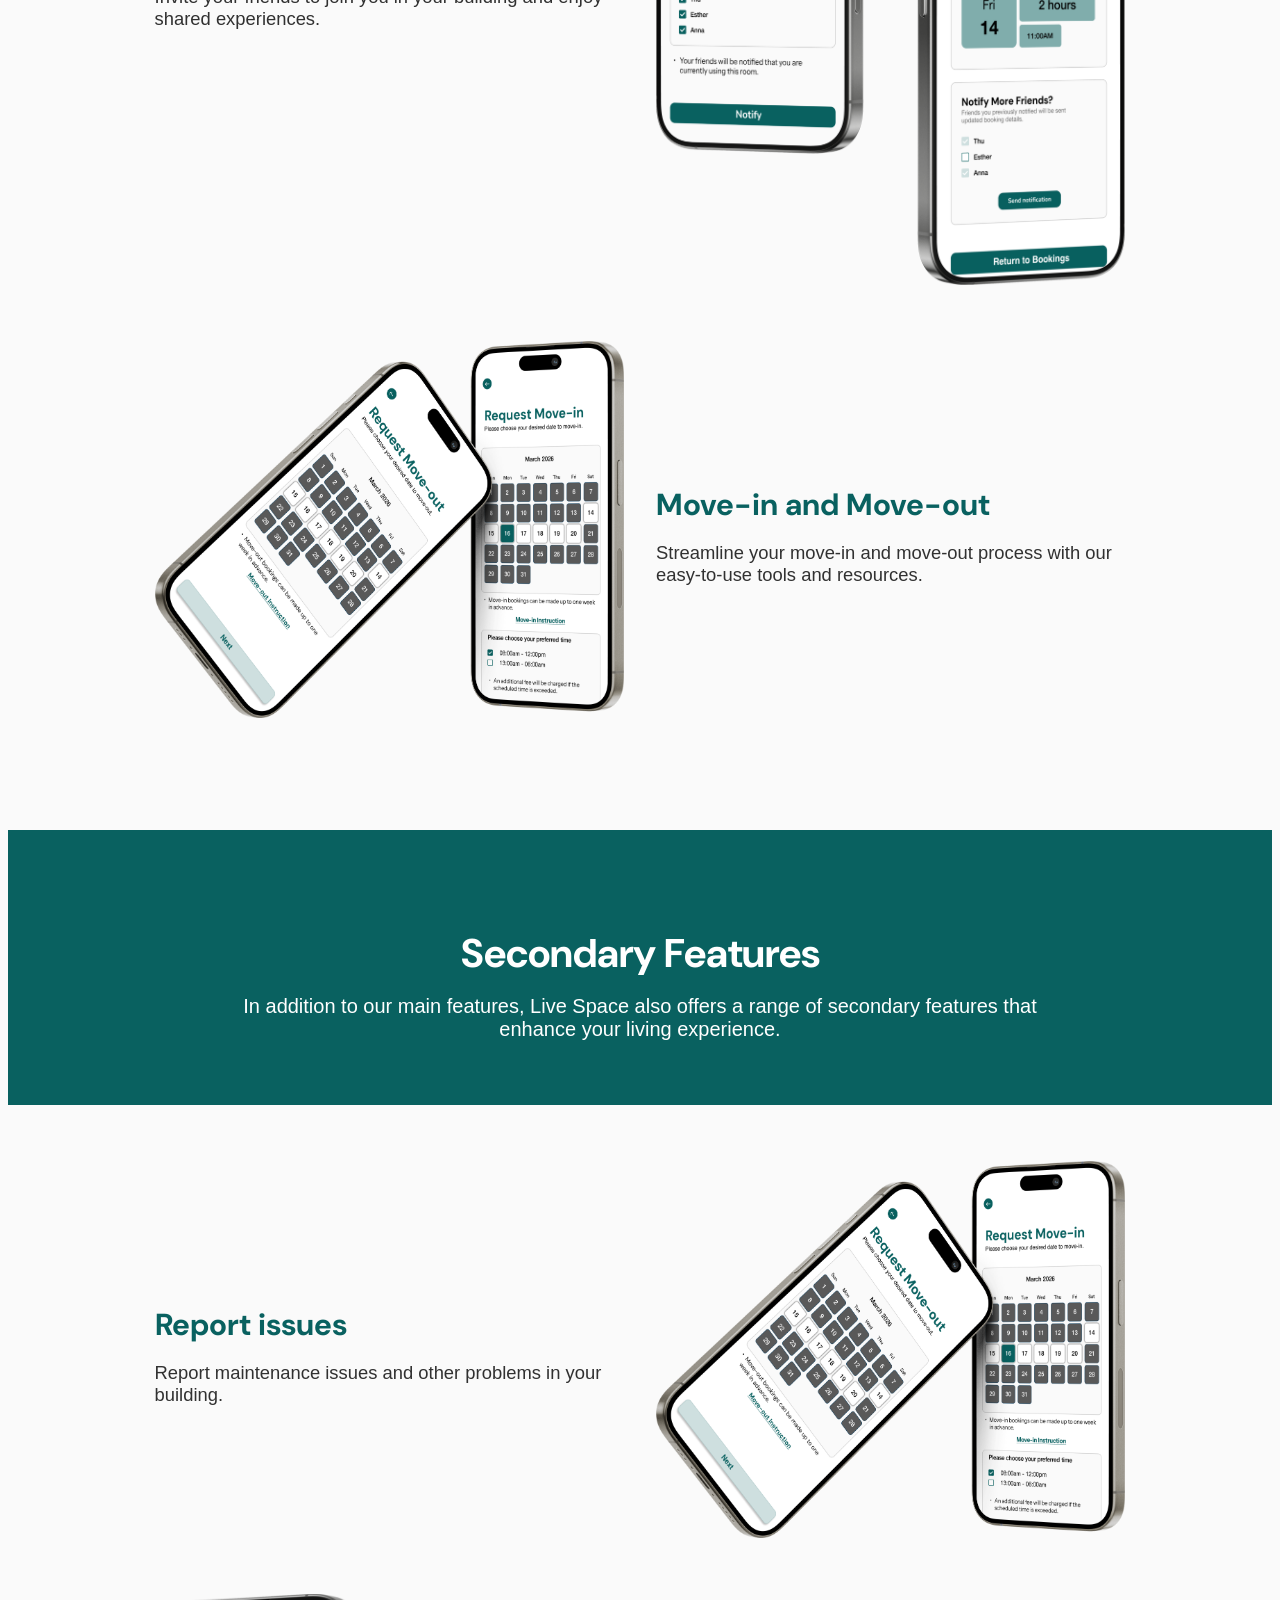
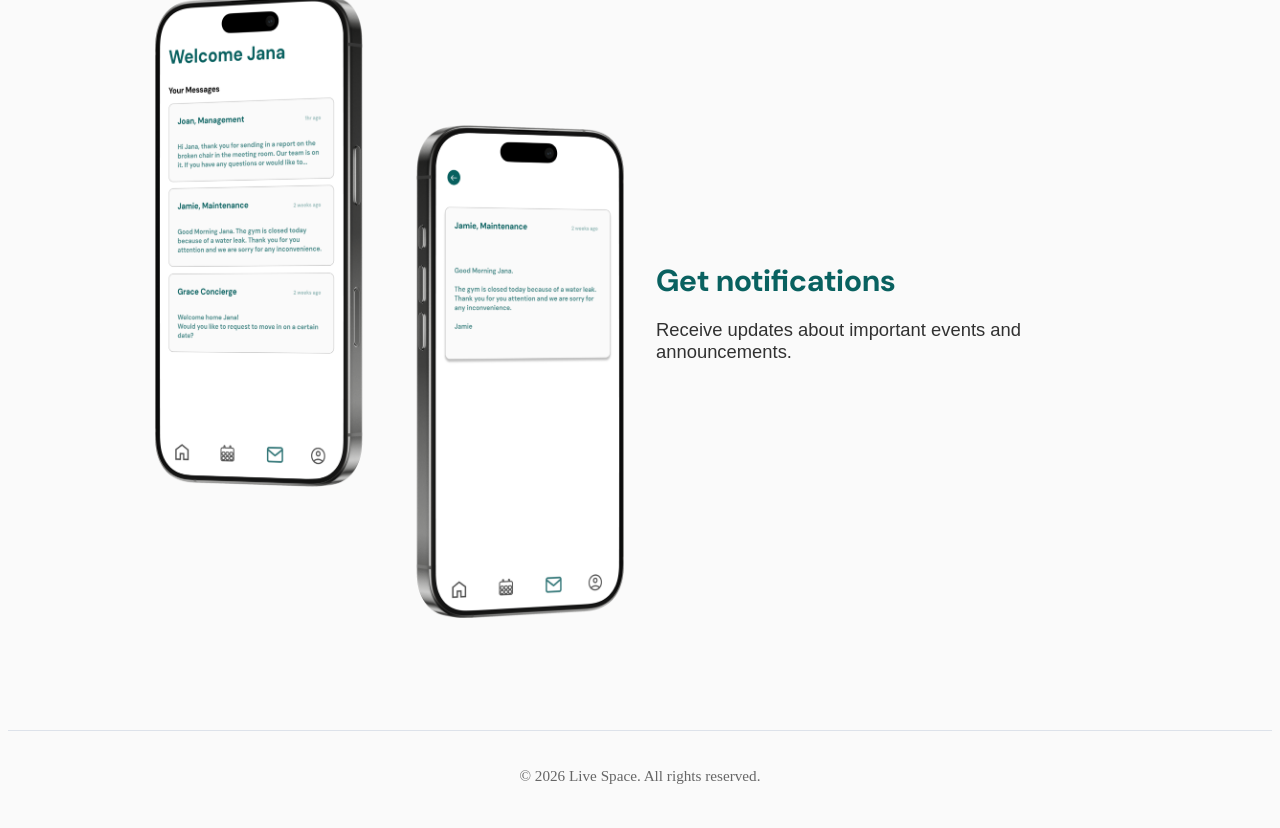
==== commit b80988d0: "for different desktop size" ====
--- a/index.html
+++ b/index.html
@@ -37,8 +37,8 @@
         </section>
 
         <section class = "missionStatement">
-            <h2>Our Mission</h2>
-            <p>At Live Space, we believe that everyone should be able to live in a space that works for them. We are committed to creating innovative solutions that make it easy to manage and enjoy your living environment.</p>
+            <!-- <h2>Our Mission</h2> -->
+            <h2>Our mission is to simplify shared living by making amenities visible, communication seamless and everyday building life easier.</h2>
         </section>
 
         <section class = "MainFeatures">
--- a/index-home.css
+++ b/index-home.css
@@ -169,14 +169,15 @@
     font-family: var(--fontBig);
     color: white;
     margin-bottom: 1rem;
-}
-.missionStatement p {
+    margin: 0 8rem;
+}
+/* .missionStatement p {
     font-size: 1.25rem;
     max-width: 800px;
     margin: 0 auto;
     font-family: var(--fontNormalText);
     color: white;
-}
+} */
 
 /********************Features Section*****************/
 
@@ -316,10 +317,143 @@
     font-size: 0.95rem;
 }
 
+@media (max-width: 1600px) {
+    .features {
+        margin: 0 10rem;
+    }
+
+    .featureItem h3 {
+        font-size: 2.2rem;
+    }
+
+    .featureItem p,
+    .featuresHeader p {
+        font-size: 1.3rem;
+    }
+}
+
+@media (max-width: 1280px) {
+    .nav-wrap {
+        padding: 0 2.25rem;
+    }
+
+    .landing {
+        min-height: 90vh;
+        height: auto;
+        padding: 2.5rem 1.5rem;
+    }
+
+    .textLanding h1 {
+        font-size: 2.5rem;
+        max-width: 760px;
+    }
+
+    .textLanding p {
+        font-size: 1.15rem;
+    }
+
+    .features {
+        margin: 0 6rem;
+        padding: 3.5rem 4%;
+    }
+
+    .featuresHeader h2,
+    .missionStatement h2 {
+        font-size: 2.2rem;
+    }
+
+    .featureItem {
+        gap: 2rem;
+        margin-bottom: 3.5rem;
+    }
+
+    .featureItem h3 {
+        font-size: 1.9rem;
+    }
+
+    .featureItem p,
+    .featuresHeader p,
+    .missionStatement p {
+        font-size: 1.15rem;
+    }
+}
+
+@media (max-width: 1024px) {
+    .nav-wrap {
+        padding: 0 1.25rem;
+    }
+
+    .features {
+        margin: 0 2.25rem;
+        padding: 3rem 3%;
+    }
+
+    .featureItem {
+        align-items: flex-start;
+        gap: 1.5rem;
+    }
+
+    .featureItem h3 {
+        font-size: 1.65rem;
+    }
+
+    .featureItem p {
+        font-size: 1.05rem;
+    }
+}
+
+@media (max-width: 900px) {
+    .features {
+        margin: 0 1rem;
+    }
+
+    .featureItem,
+    .featureItem.reverse {
+        flex-direction: column;
+    }
+
+    .featureItem .text,
+    .imageContainer {
+        width: 100%;
+    }
+
+    .imageContainer img {
+        max-width: min(100%, 620px);
+    }
+}
+
 @media (max-width: 760px) {
     .nav-wrap {
         flex-direction: column;
-        align-items: flex-start;
+        align-items: center;
+        height: auto;
+        padding: 0.75rem 1rem;
+    }
+
+    .nav-list {
+        flex-wrap: wrap;
+        justify-content: center;
+        gap: 0.4rem;
+    }
+
+    .features {
+        margin: 0;
+        padding: 2.5rem 1rem;
+    }
+
+    .featuresHeader h2,
+    .missionStatement h2 {
+        font-size: 1.9rem;
+    }
+
+    .featuresHeader p,
+    .missionStatement p,
+    .textLanding p {
+        font-size: 1.05rem;
+    }
+
+    .textLanding h1 {
+        font-size: 2rem;
     }
 
     .grid-3 {
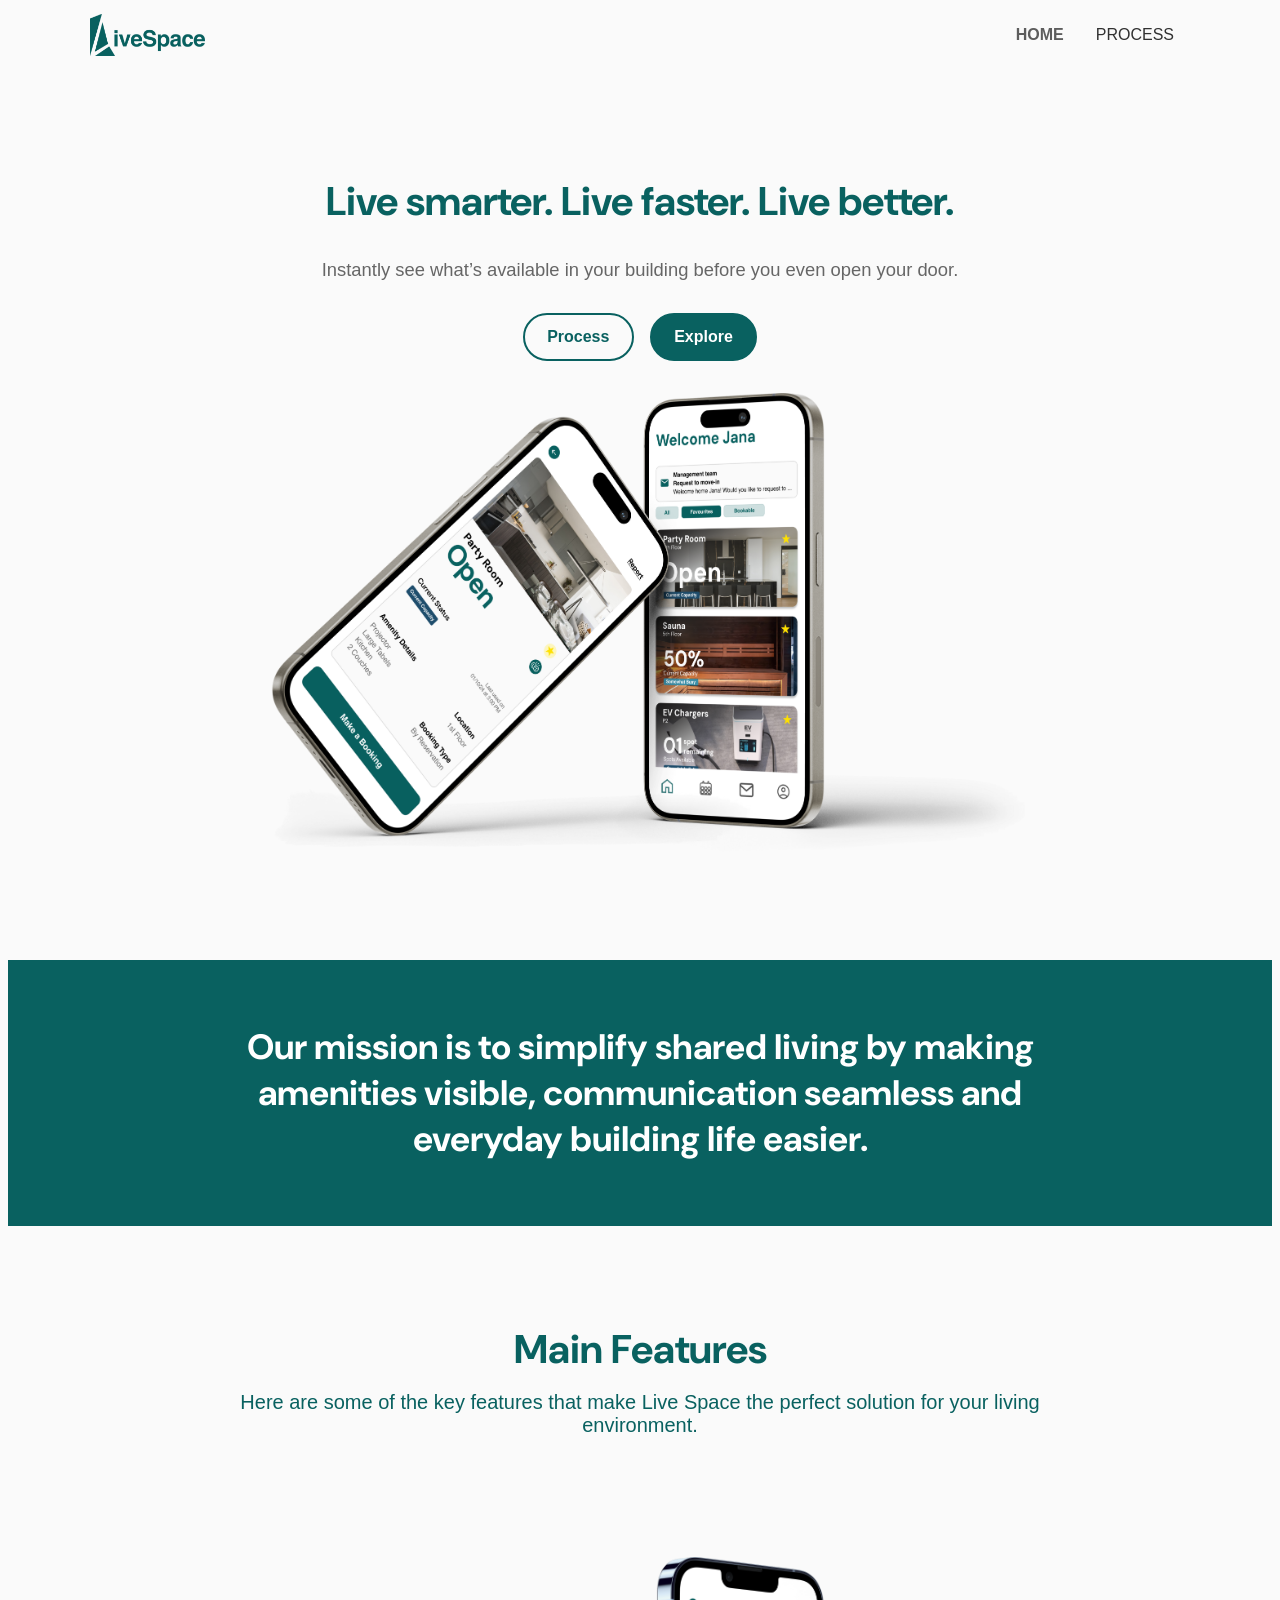
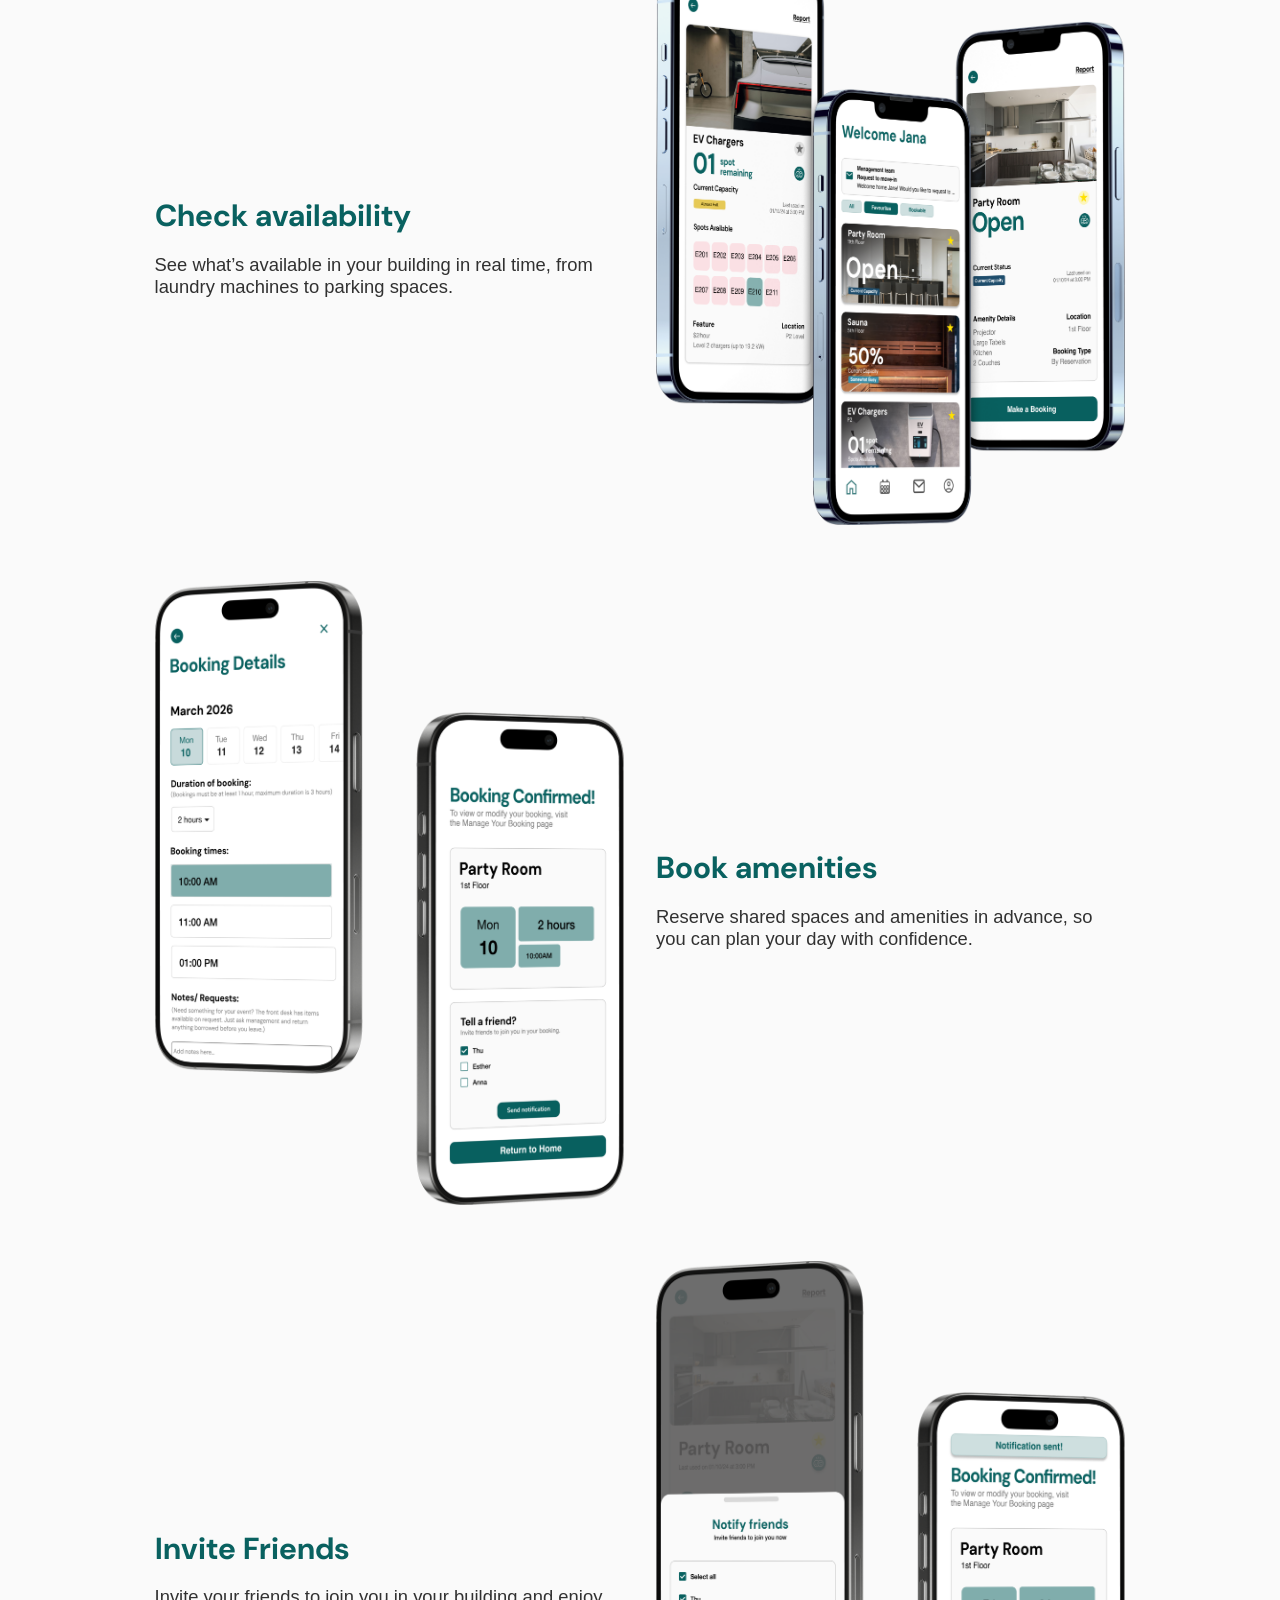
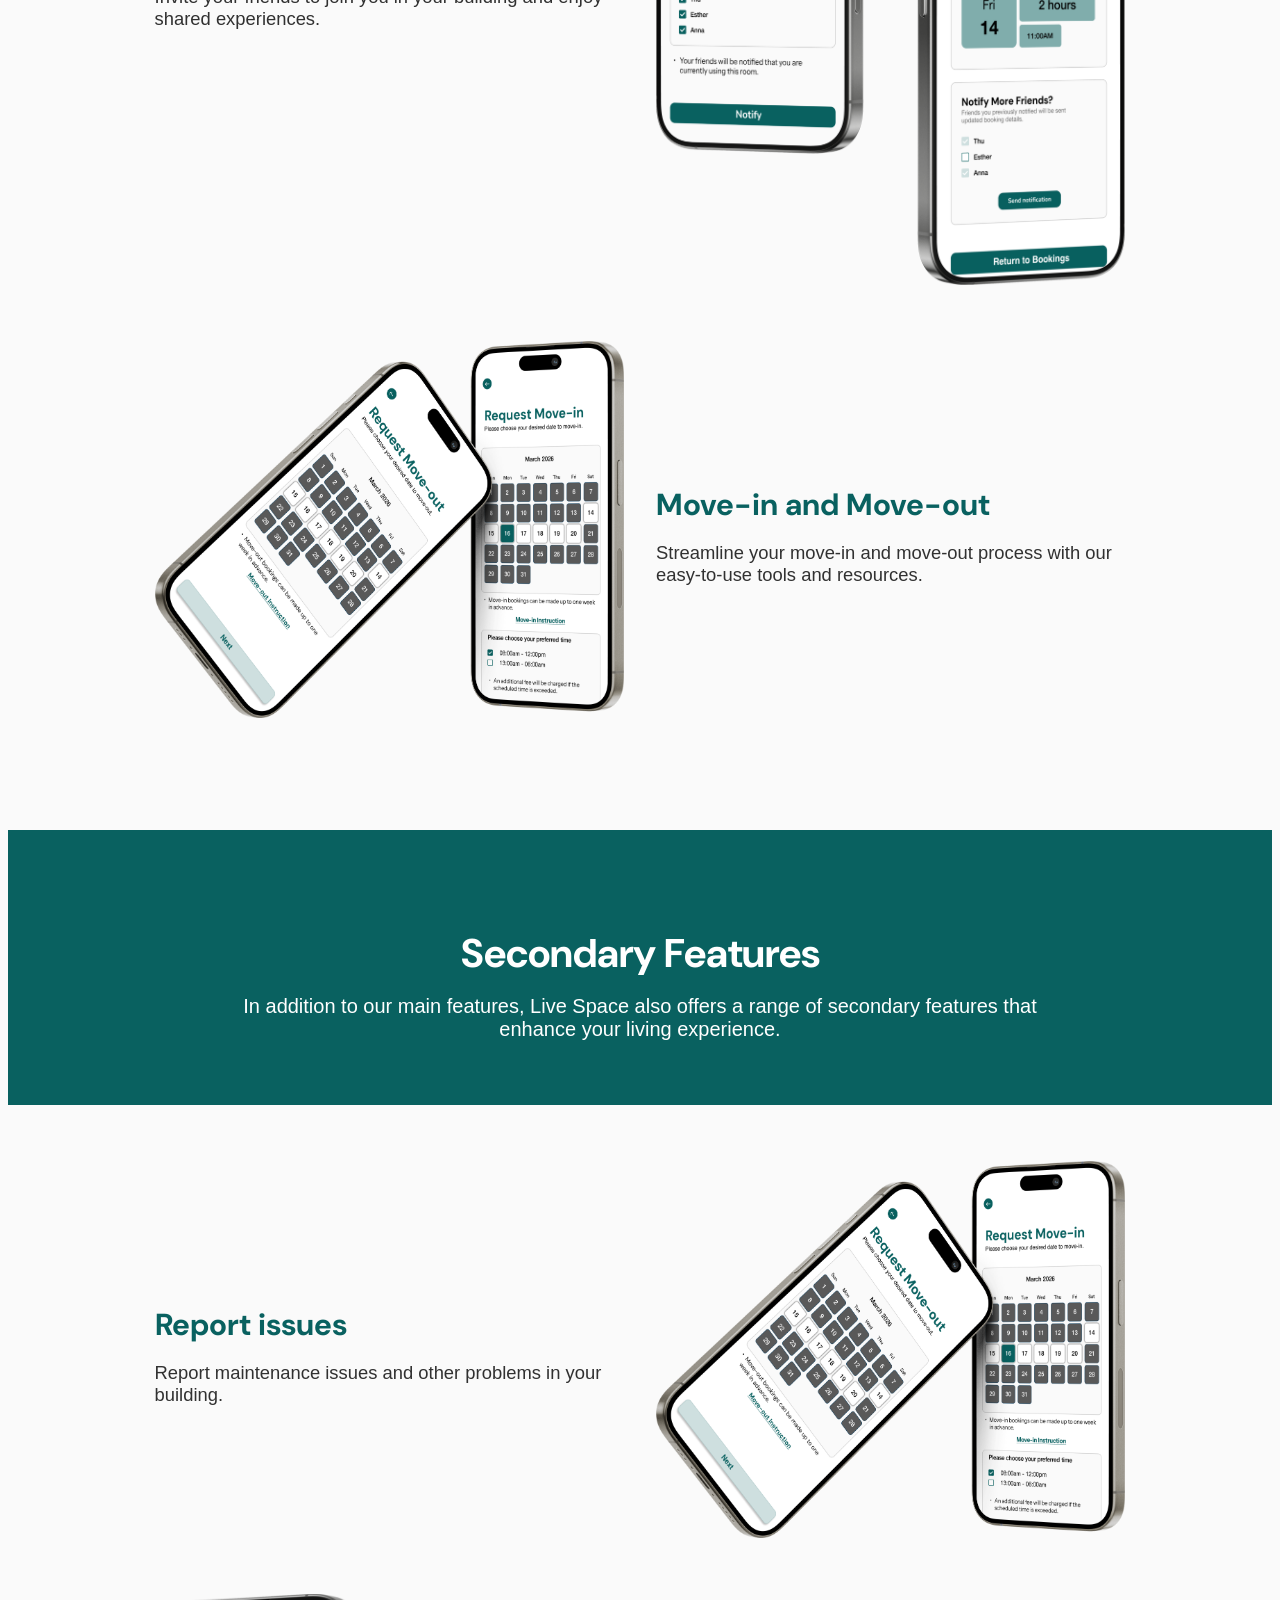
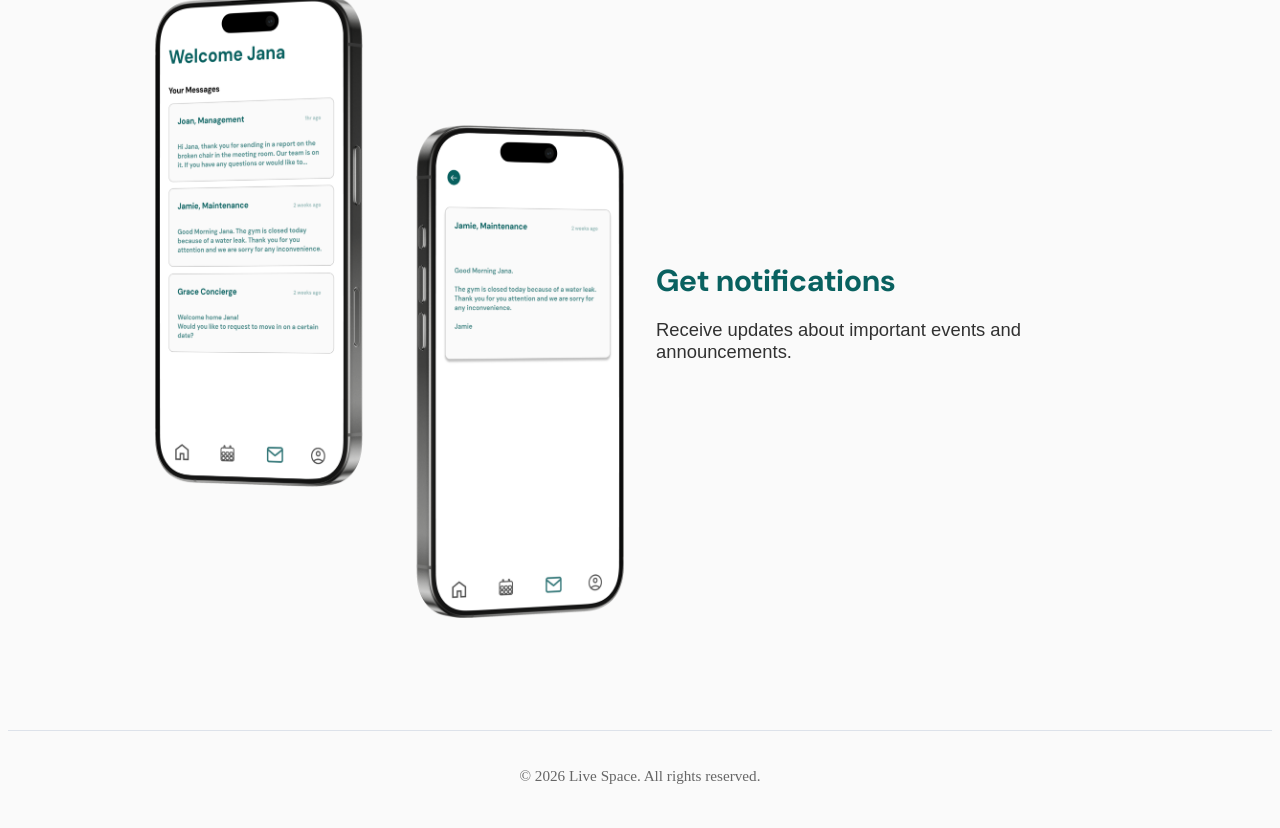
==== commit 22553887: "Invite friendsgit add ." ====
--- a/index.html
+++ b/index.html
@@ -70,7 +70,7 @@
 
             <div class="featureItem">
                 <div class="text">
-                    <h3>Have your friends joining?</h3>
+                    <h3>Invite Friends</h3>
                     <p>Invite your friends to join you in your building and enjoy shared experiences.</p>
                 </div>
                 <div class = "imageContainer">
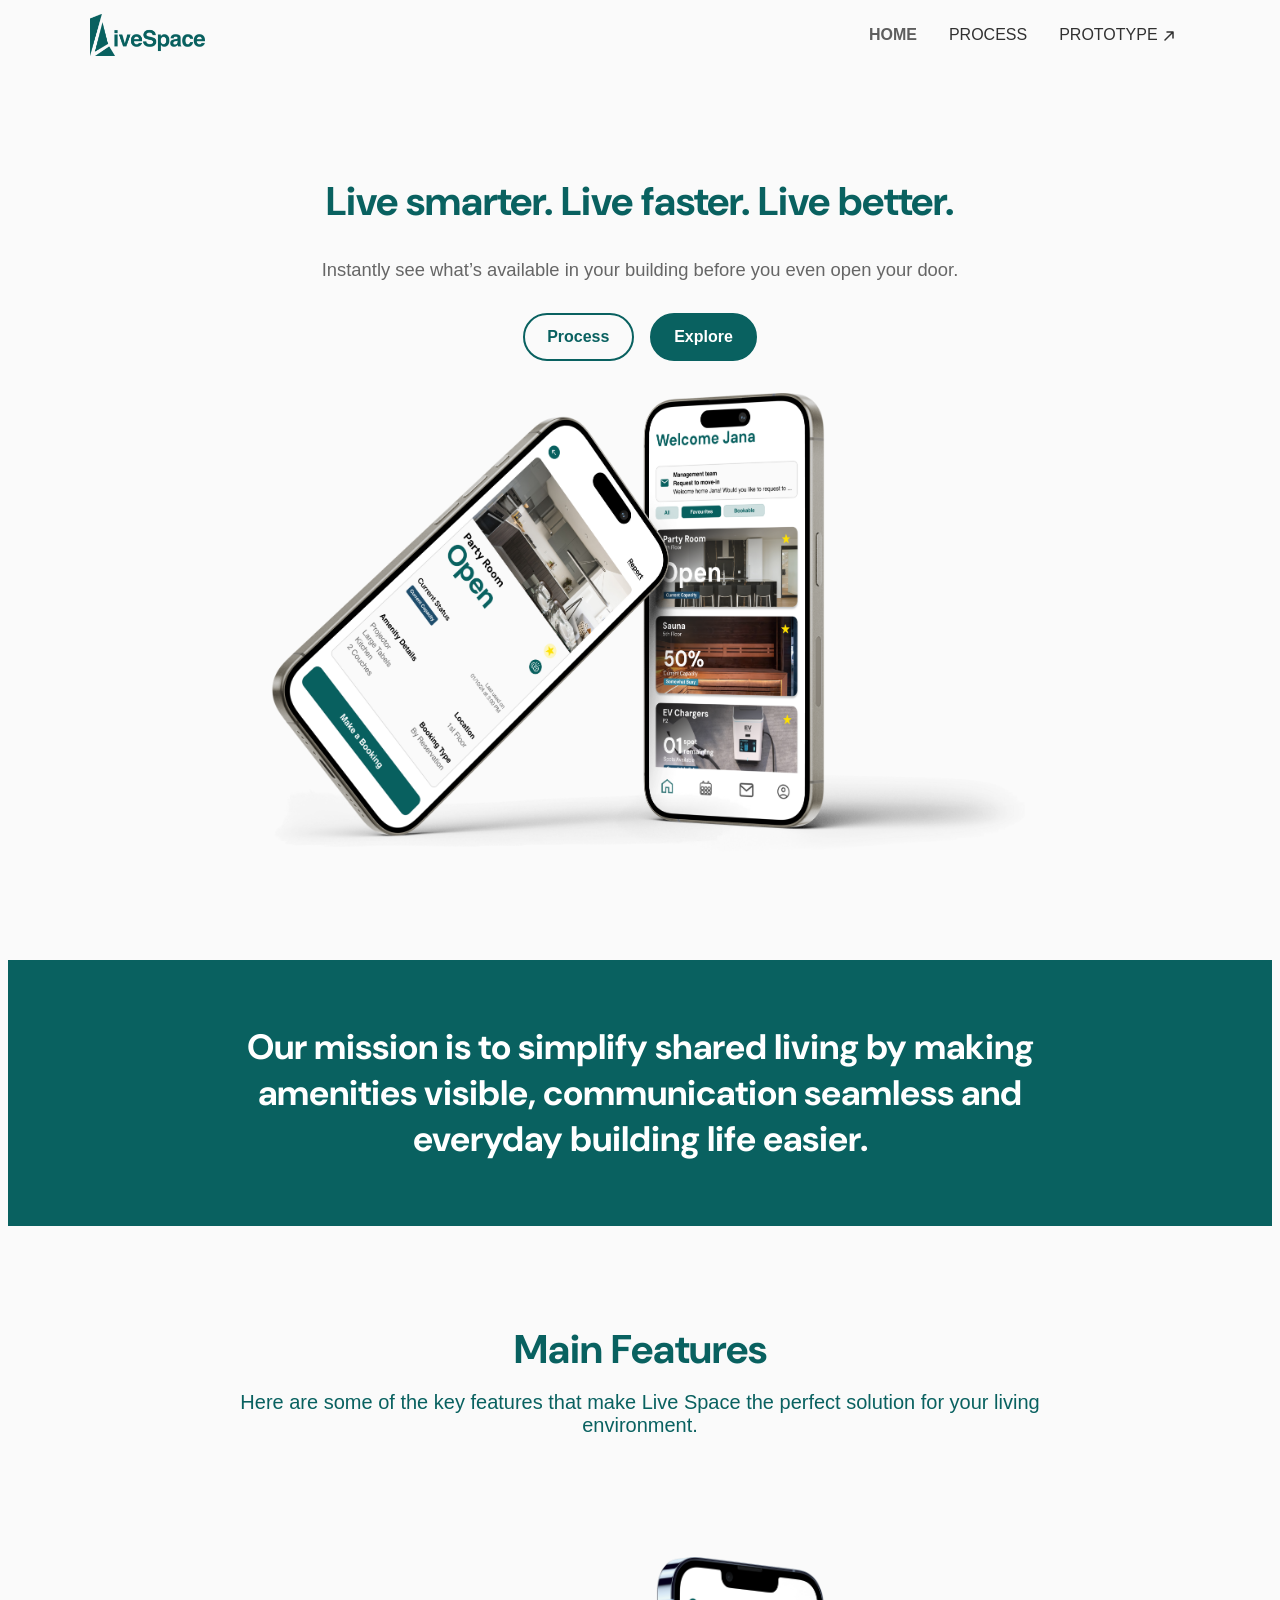
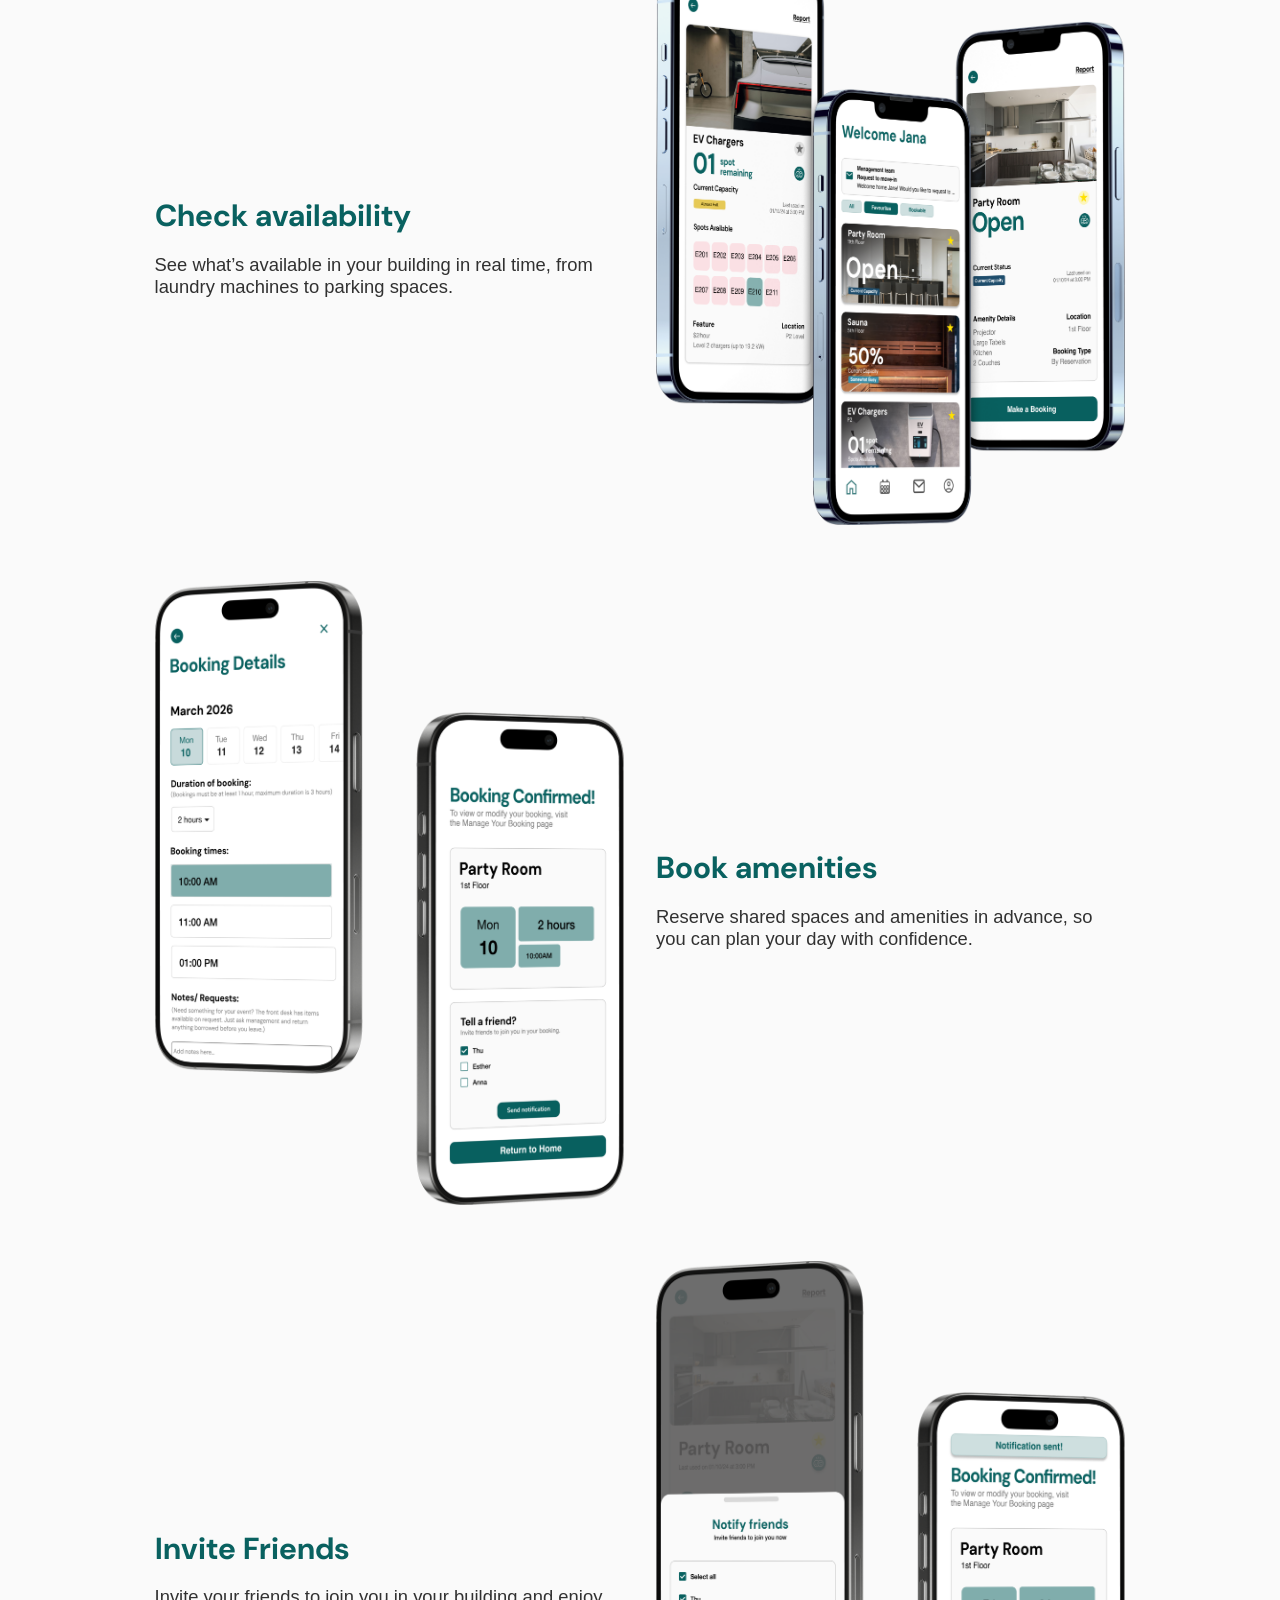
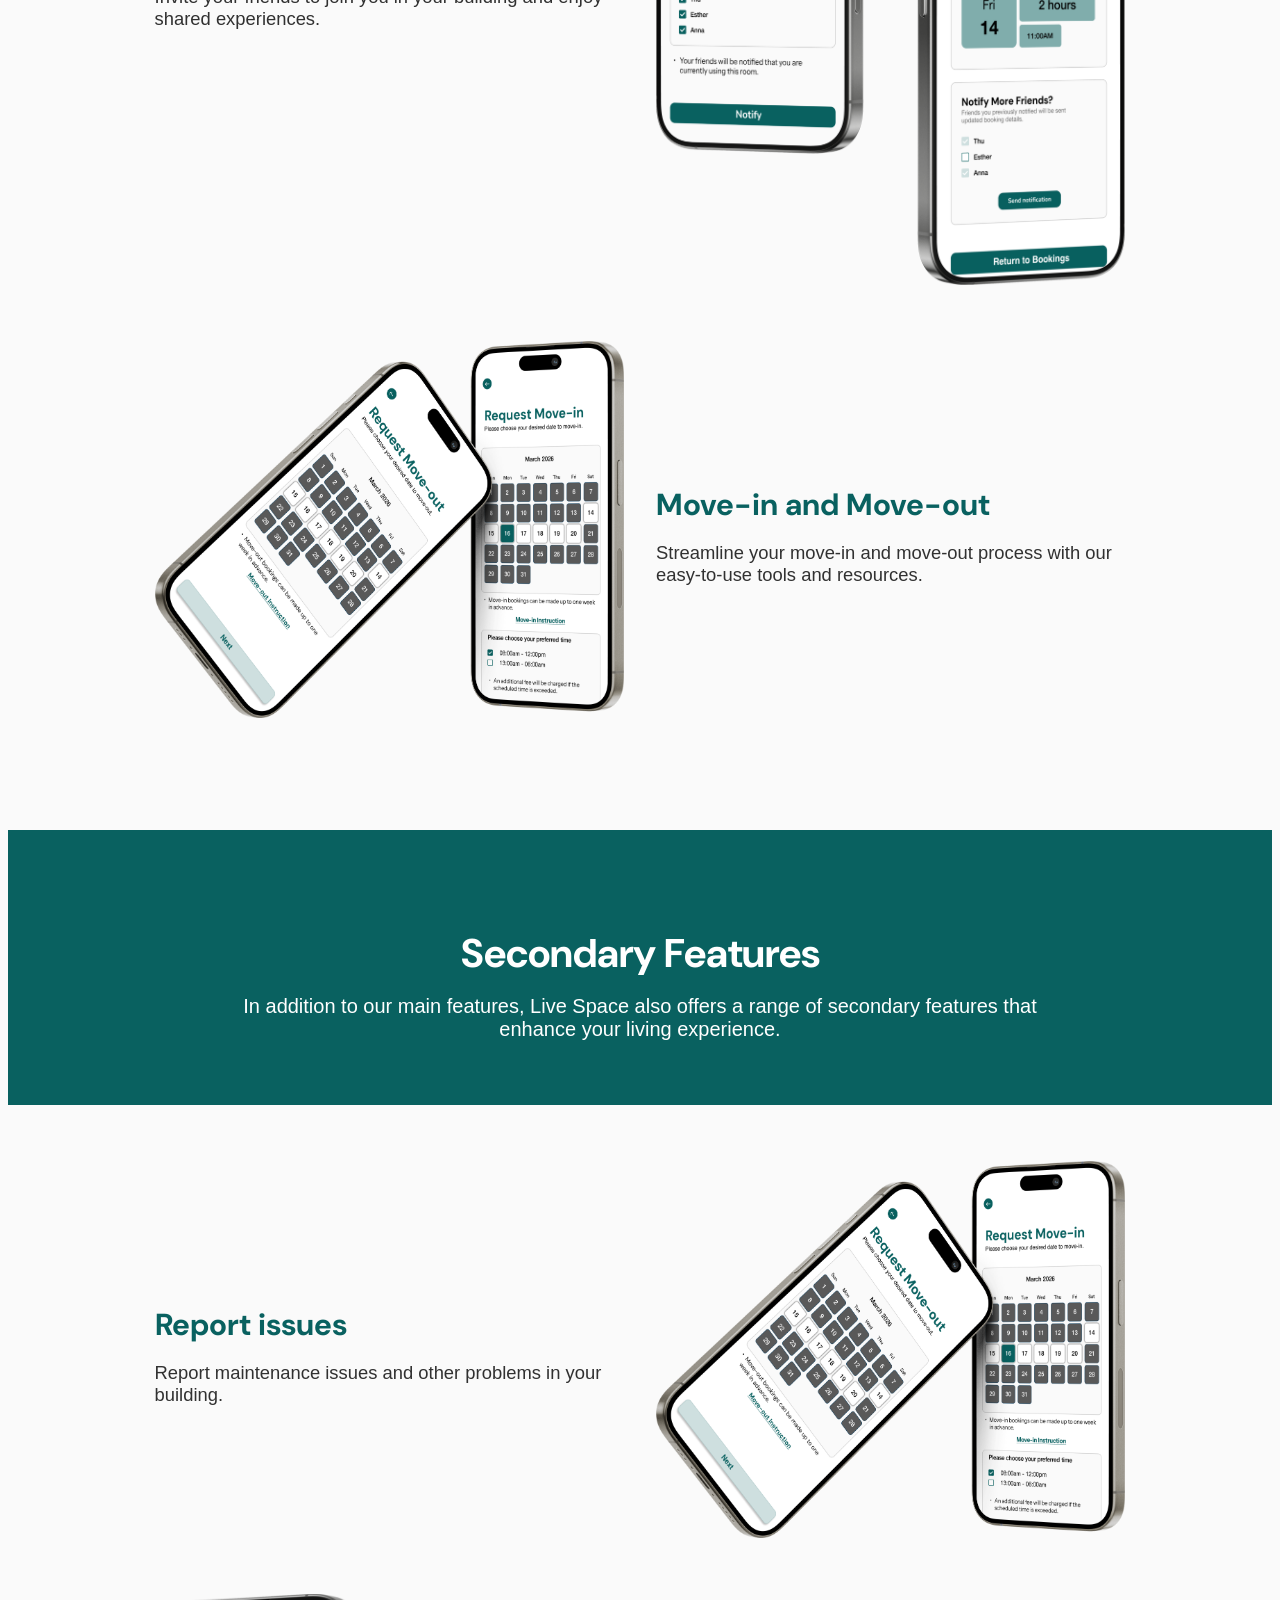
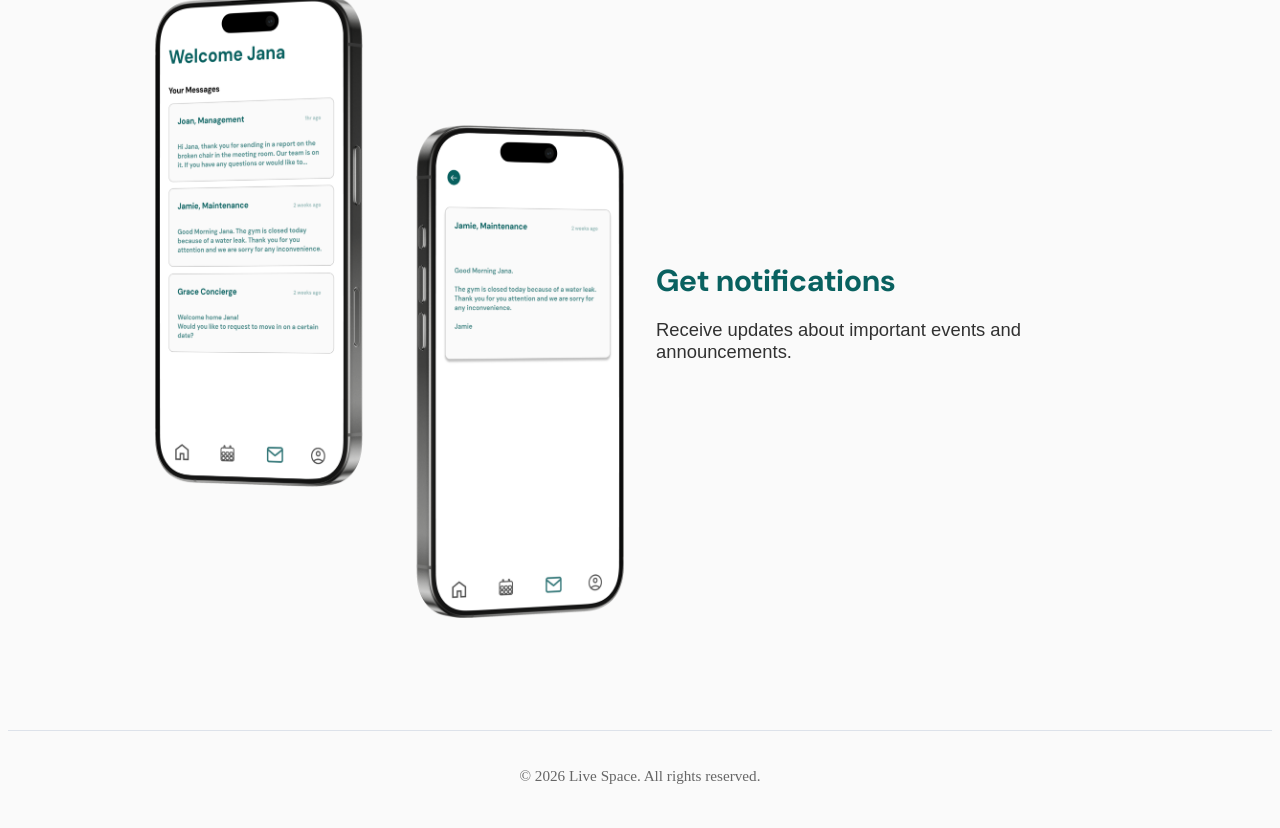
==== commit 8884d5c7: "Style and Content Updates" ====
--- a/index.html
+++ b/index.html
@@ -16,6 +16,7 @@
                 <ul class = "nav-list">
                     <li><a class= "active" href="index.html">HOME</a></li>
                     <li><a href ="process.html">PROCESS</a></li>
+                    <li><a href="https://embed.figma.com/proto/cuK8yjff3J9WOh3OY77l8g/334---FINAL-FR---mock-up-testing?page-id=22%3A2221&node-id=225-7179&viewport=-48259%2C-110%2C0.56&scaling=scale-down&content-scaling=fixed&starting-point-node-id=225%3A7179&embed-host=share" target="_blank">PROTOTYPE <svg xmlns="http://www.w3.org/2000/svg" width="10" height="10" viewBox="0 0 10 10" aria-hidden="true" style="vertical-align:middle; margin-left:2px;"><path d="M1 9L9 1M9 1H3M9 1v6" stroke="currentColor" stroke-width="1.5" stroke-linecap="round" stroke-linejoin="round" fill="none"/></svg></a></li>
                 </ul>
             </nav>
         </div>
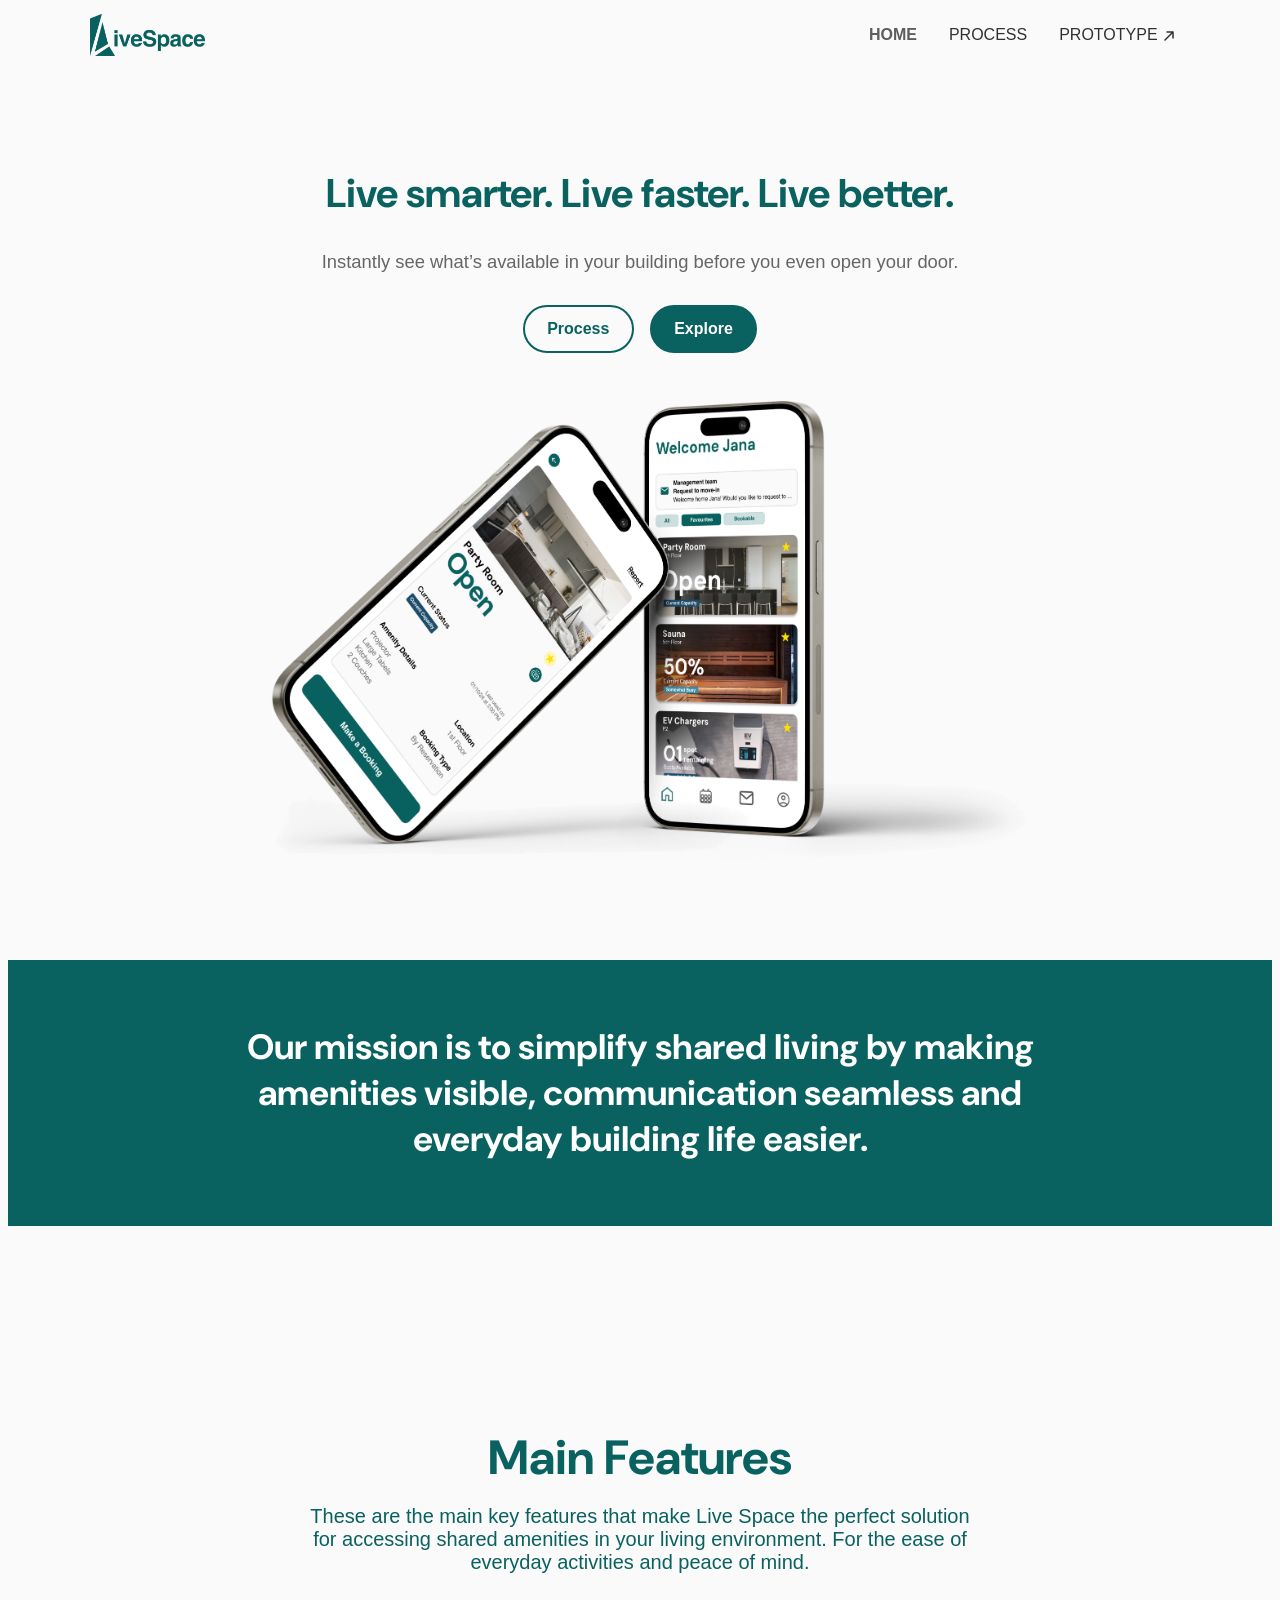
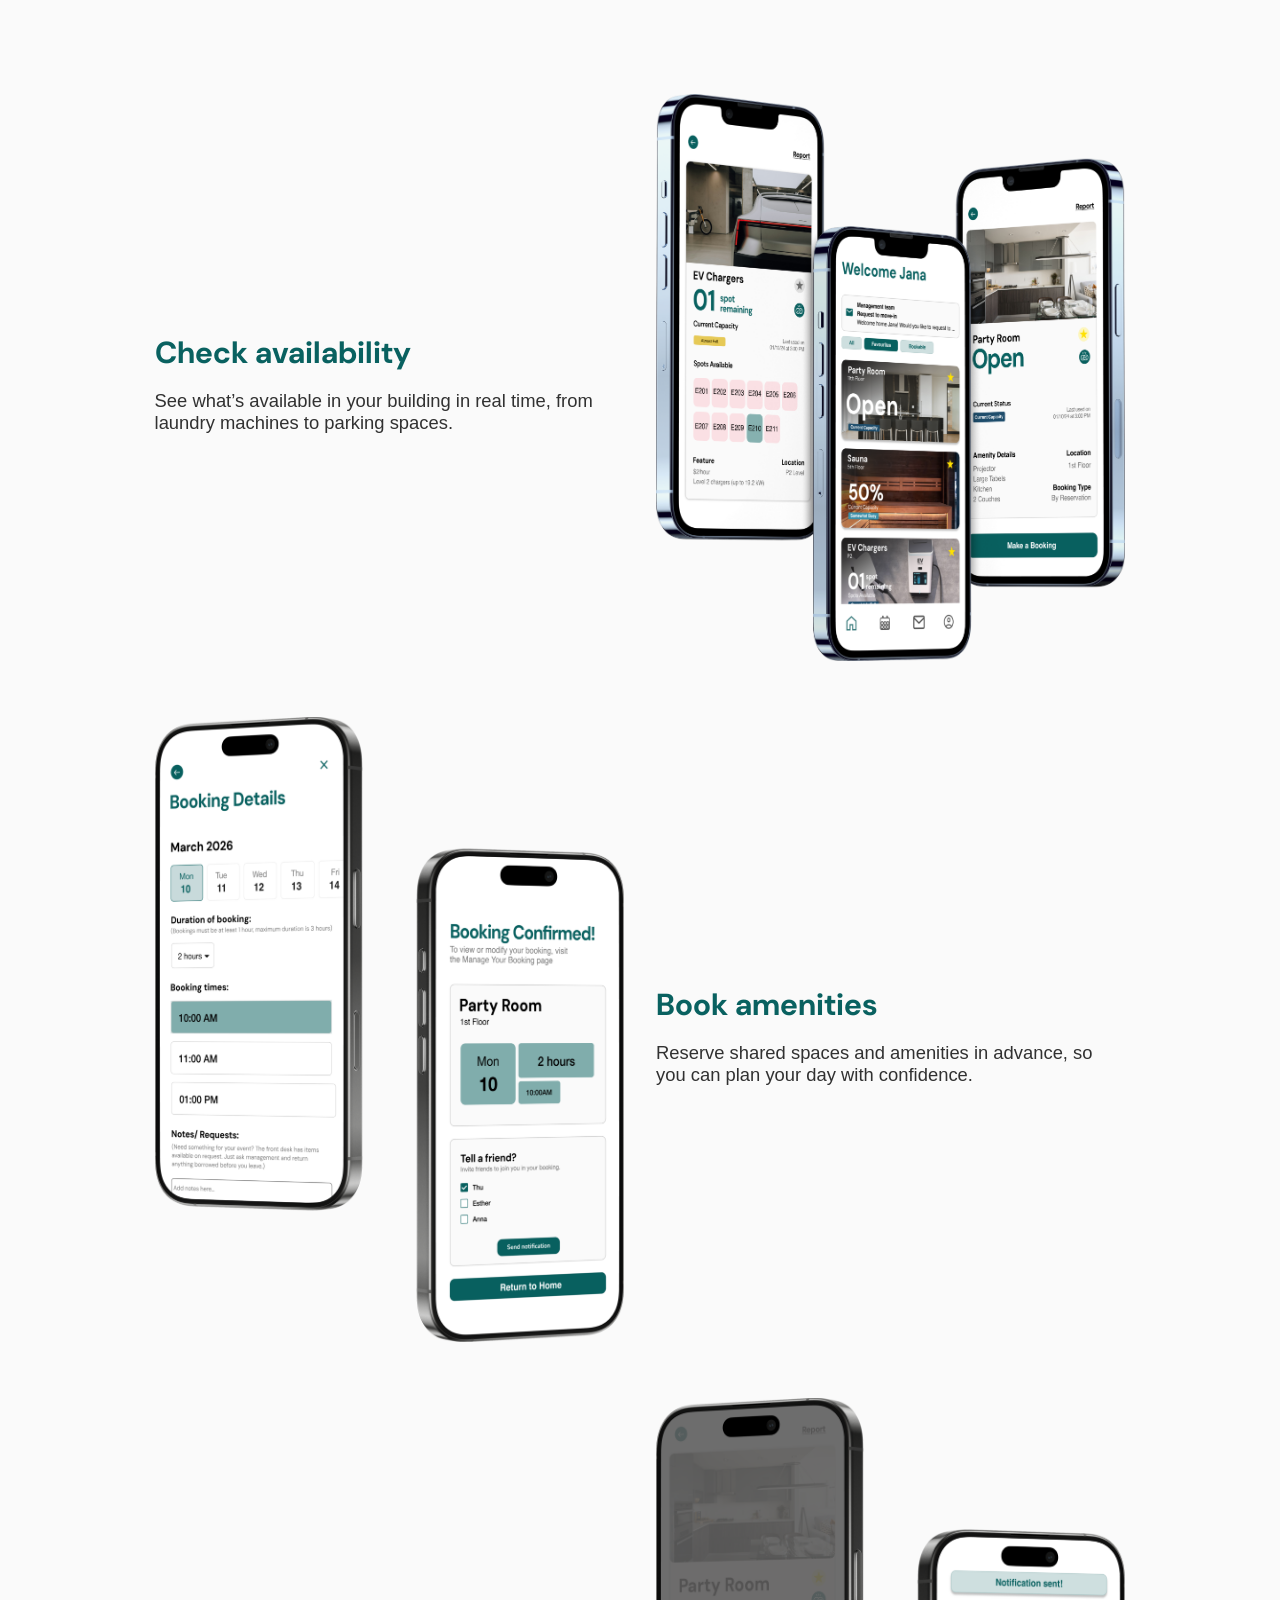
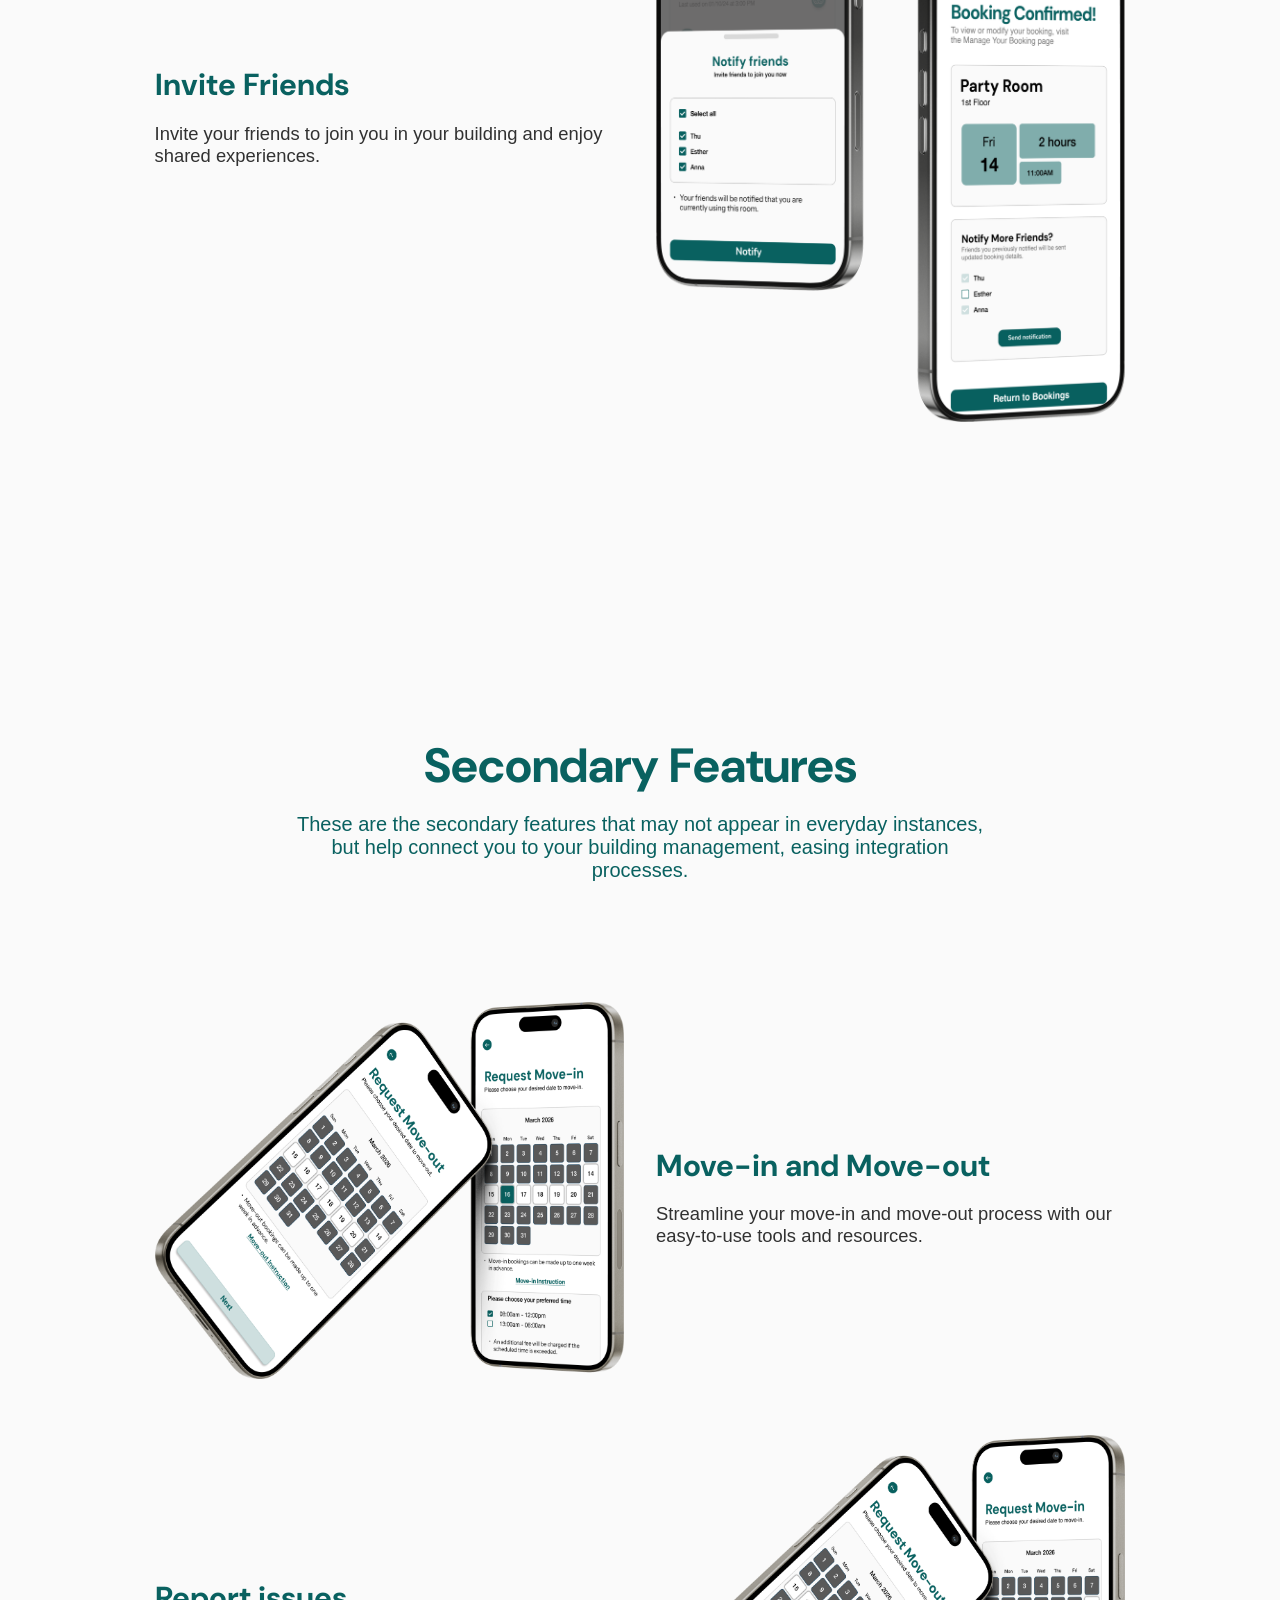
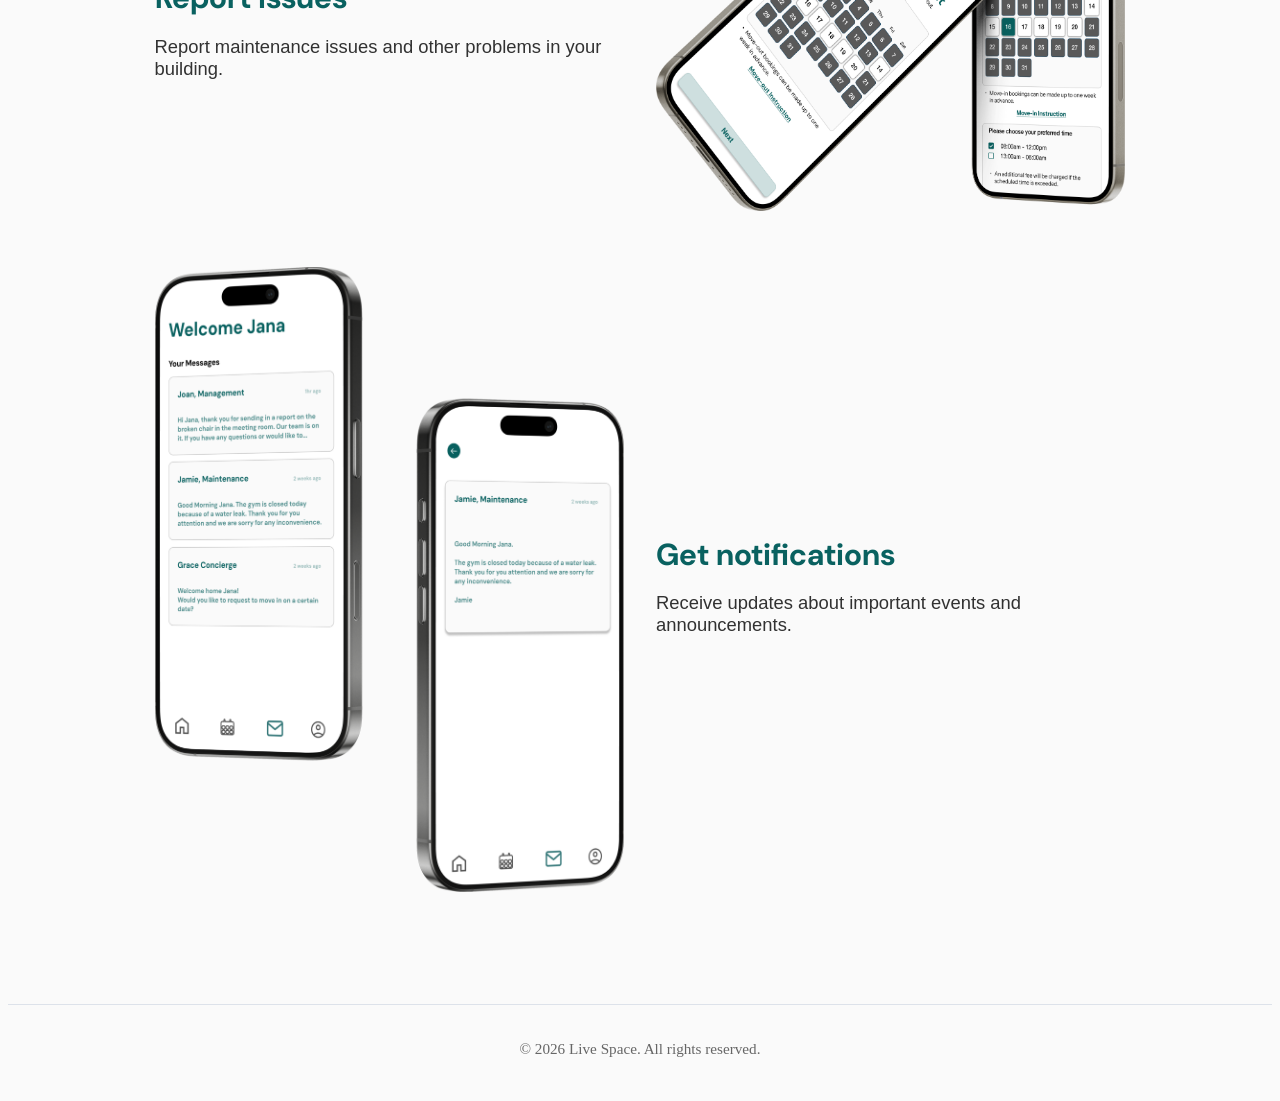
==== commit 66f1e23f: "Content and spacing tweaks" ====
--- a/index.html
+++ b/index.html
@@ -44,7 +44,7 @@
 
         <section class = "MainFeatures">
             <h2>Main Features</h2>
-            <p>Here are some of the key features that make Live Space the perfect solution for your living environment.</p>
+            <p>These are the main key features that make Live Space the perfect solution for accessing shared amenities in your living environment. For the ease of everyday activities and peace of mind.</p>
         </section>
 
         <section class="features" id="features">
@@ -79,6 +79,15 @@
                 </div>
             </div>
 
+        </section>
+
+        <section class = "MainFeatures">
+            <h2>Secondary Features</h2>
+            <p>These are the secondary features that may not appear in everyday instances, but help connect you to your building management, easing integration processes.</p>
+        </section>
+
+        <section class = "features">
+
             <div class="featureItem reverse">
                 <div class="text">
                     <h3>Move-in and Move-out</h3>
@@ -88,15 +97,6 @@
                     <img src="assets/MoveRequest.png" alt="">
                 </div>
             </div>
-
-        </section>
-
-        <section class = "SecondaryFeatures">
-            <h2>Secondary Features</h2>
-            <p>In addition to our main features, Live Space also offers a range of secondary features that enhance your living experience.</p>
-        </section>
-
-        <section class = "features">
 
             <div class="featureItem">
                 <div class="text">
--- a/index-home.css
+++ b/index-home.css
@@ -81,7 +81,7 @@
     display: flex;
     justify-content: center;
     align-items: center;
-    height: 100vh;
+    height: 150vh;
 }
 
 .textLanding {
@@ -103,7 +103,7 @@
     font-family: var(--fontNormalText);
     font-size: 1.25rem;
     margin-bottom: 2rem;
-    max-width: 800px;
+    max-width: 43rem;
     margin: 0 auto;
     color: var(--muted);
 }
@@ -112,7 +112,7 @@
     display: block;
     width: min(80%, 800px);
     height: auto;
-    margin: 2rem auto 0;
+    margin: 3rem auto 0;
     object-fit: contain;
 }
 
@@ -183,12 +183,13 @@
 
 .MainFeatures {
     padding: 4rem;
+    padding-top: 10rem;
     text-align: center;
     justify-content: center;
 }
 
 .MainFeatures h2 {
-    font-size: 2.5rem;
+    font-size: 3rem;
     font-family: var(--fontBig);
     color: var(--textColorGreen);
     margin-bottom: 1rem;
@@ -196,33 +197,12 @@
 
 .MainFeatures p {
     font-size: 1.25rem;
-    max-width: 800px;
+    max-width: 43rem;
     margin: 0 auto;
     font-family: var(--fontNormalText);
     color: var(--textColorGreen);
 }
 
-.SecondaryFeatures {
-    padding: 4rem;
-    text-align: center;
-    justify-content: center;
-    background-color: var(--textColorGreen);
-}
-
-.SecondaryFeatures h2 {
-    font-size: 2.5rem;
-    font-family: var(--fontBig);
-    color: white;
-    margin-bottom: 1rem;
-}
-
-.SecondaryFeatures p {
-    font-size: 1.25rem;
-    max-width: 800px;
-    margin: 0 auto;
-    font-family: var(--fontNormalText);
-    color: white;
-}
 
 .features {
     padding: 4rem 5%;
@@ -261,7 +241,8 @@
 }
 
 .featureItem h3 {
-    font-size: 2.5rem;
+    font-size: 1.75rem;
+    font-weight: 700;
     margin-bottom: 1rem;
     font-family: var(--fontBig);
     color: var(--textColorGreen);
